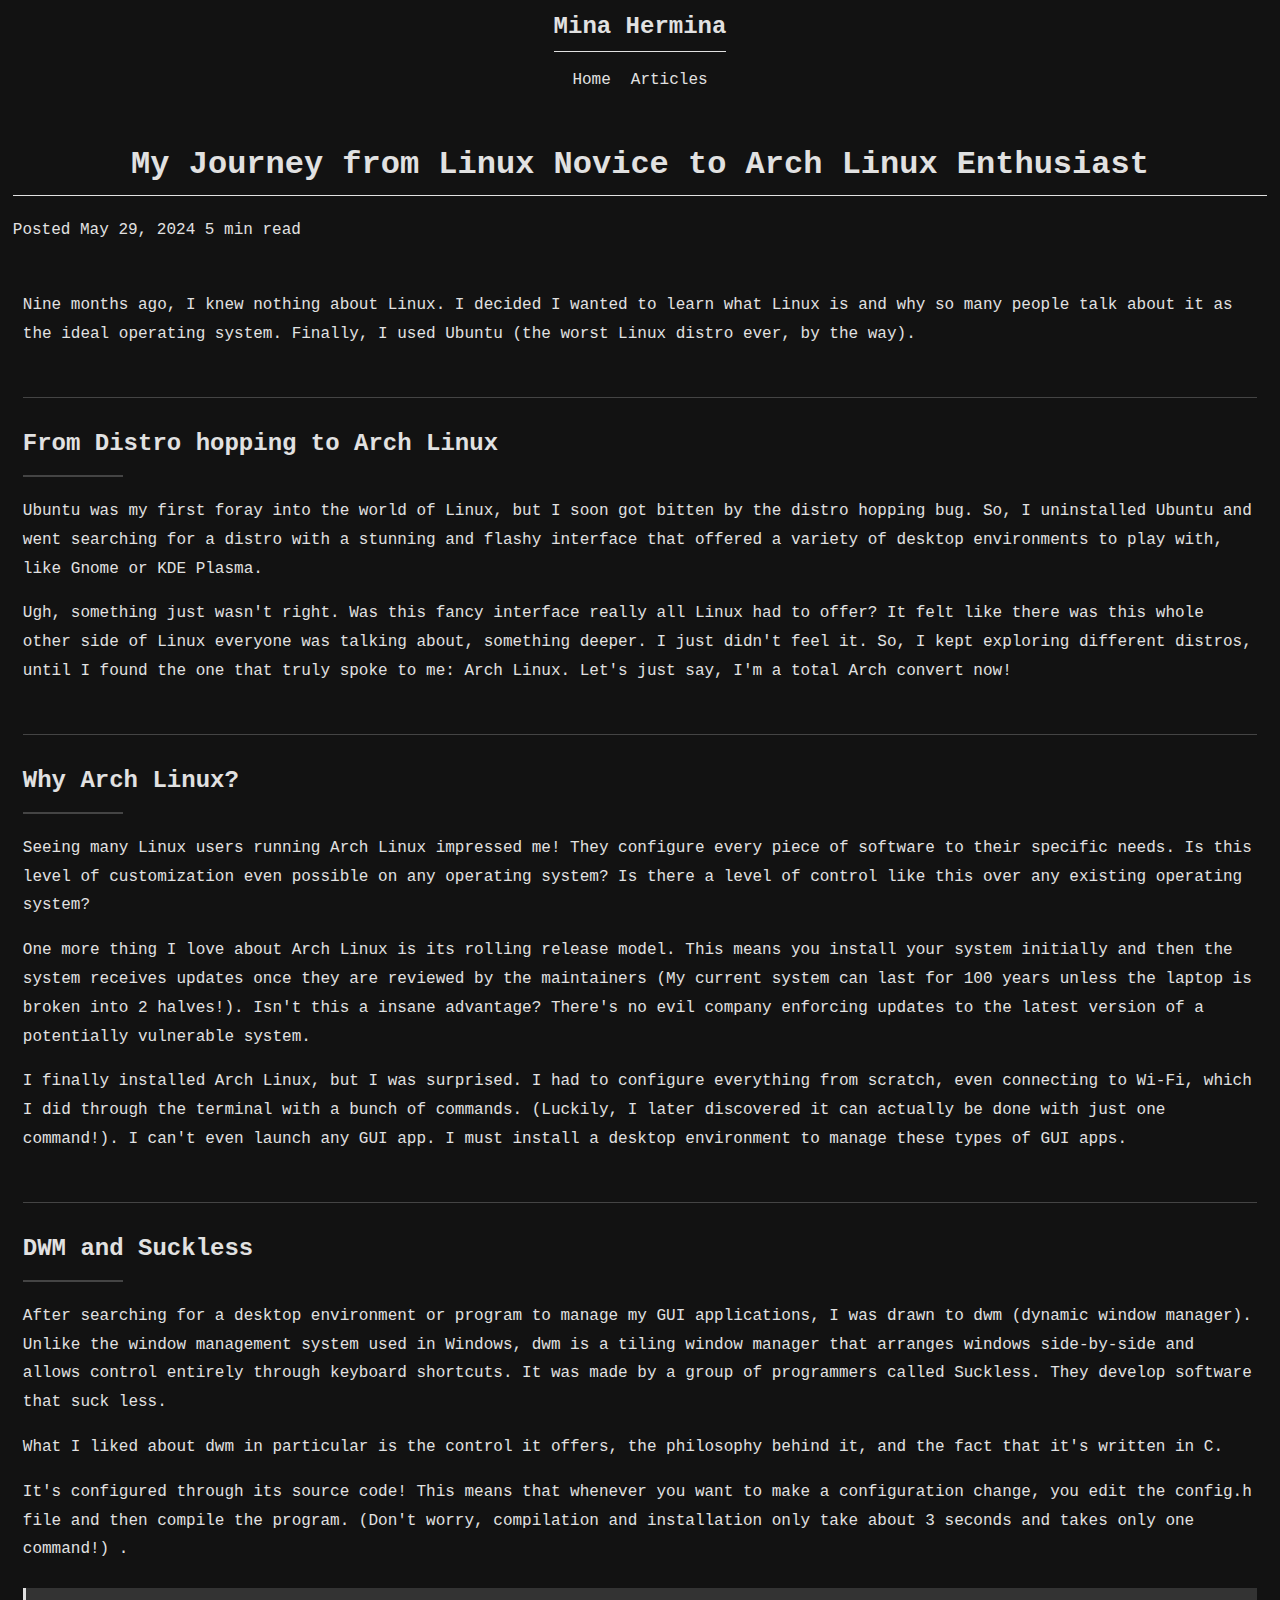
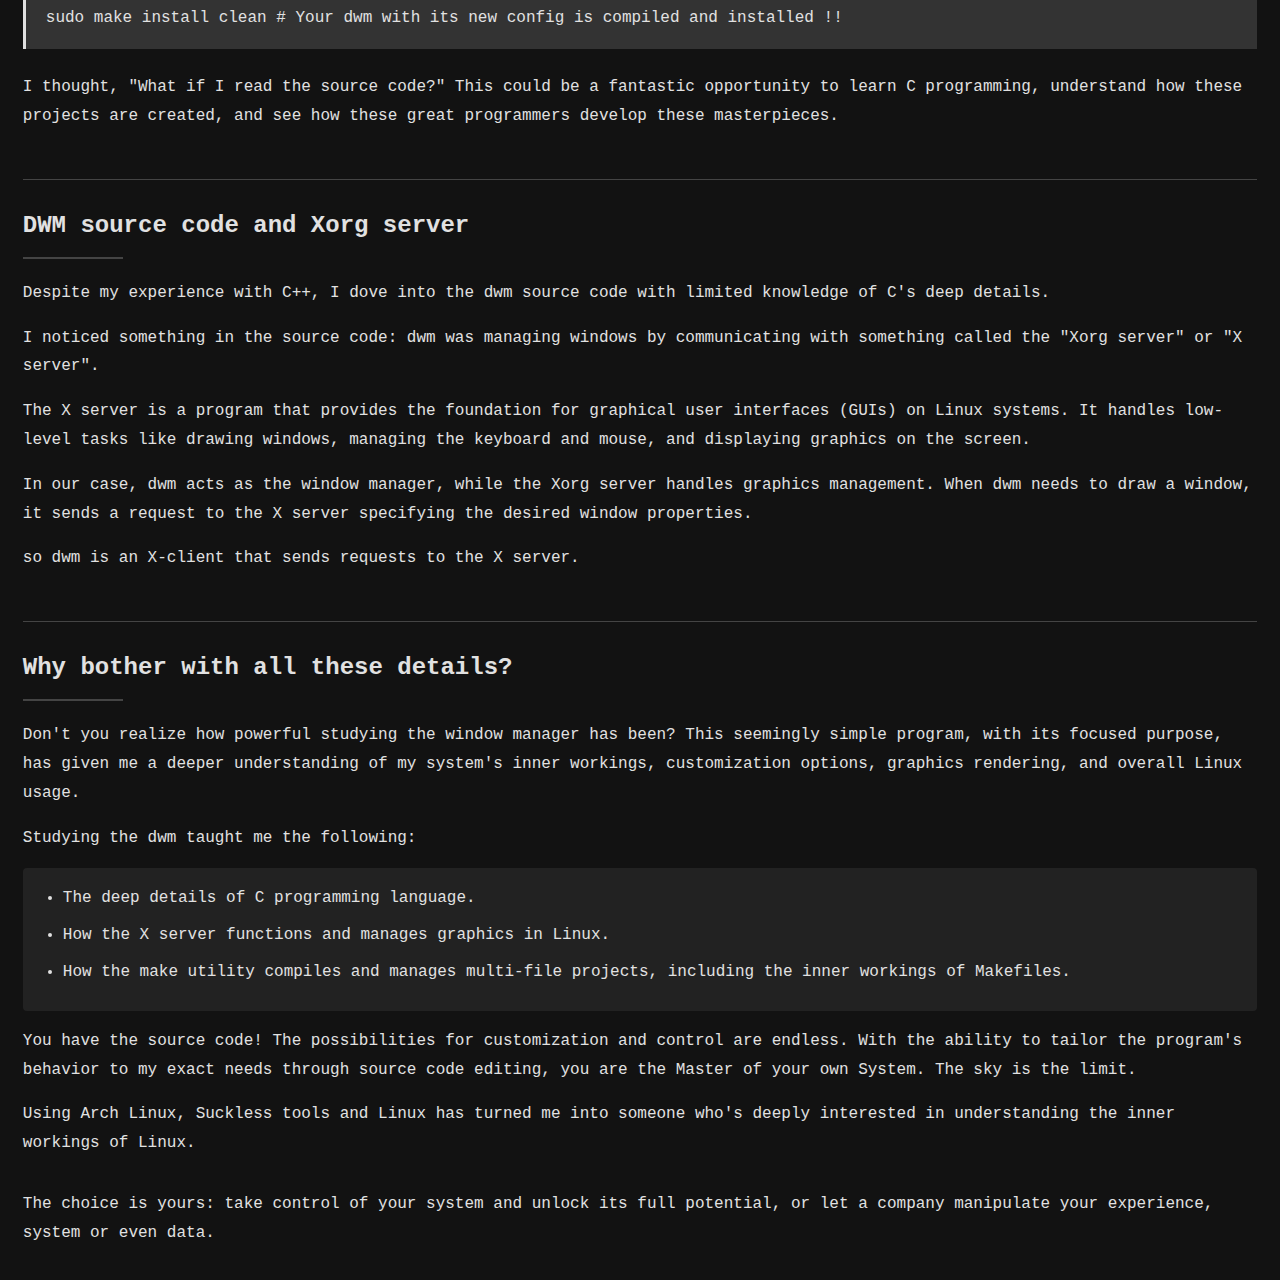
==== article1.html @ e62e1d0a "Edit article1.html" ====
<!DOCTYPE html>
<html lang="en">
    <head>
        <meta charset="UTF-8">
        <meta name="viewport" content="width=device-width, initial-scale=1.0">
        <title>My Journey from Linux Novice to Arch Linux Enthusiast - My Tech Blog</title>
        <link rel="stylesheet" href="style.css">
        <style>
        article h2 {
            margin-top: 2rem;
            padding-top: 1.5rem;
            border-top: 1px solid #444;
        }

        article section {
            margin-bottom: 2rem;
        }

        .code-block {
            background-color: #333;
            padding: 1rem;
            border-left: 3px solid #E0E0E0;
            margin: 1.5rem 0;
        }

        .intro{
            margin: 3rem 0px 0px 0px;
        }

        article ul {
            background-color: #222;
            padding: 1rem 1rem 1rem 2.5rem;
            border-radius: 4px;
        }
        article h2 {
            margin-top: 2em;
            border-bottom: none;
            position: relative;
            padding-bottom: 0.5em;
        }

        article h2::after {
            content: "";
            position: absolute;
            bottom: 0;
            left: 0;
            width: 100px;
            height: 2px;
            background-color: #444;
        }
        section {
            padding: 0px 10px  0px 10px;
            line-height: 1.8;  /* Increases line height for better readability */


        }
        </style>
    </head>
    <body>

        <nav class="top-nav">
            <h1 id="name">Mina Hermina</h1>
            <ul>
                <li><a href="index.html">Home</a></li>
                <li><a href="articles.html">Articles</a></li>
            </ul>
        </nav>

        <div class="main-content">
            <div class="container">
                <header>
                    <h1 style="text-align: center;">My Journey from Linux Novice to Arch Linux Enthusiast</h1>
                    <div class="meta">
                        <span class="date">Posted May 29, 2024</span>
                        <span class="read-time">5 min read</span>
                    </div>
                </header>

                <main>
                    <article>
                        <section class="intro">
                            <p>Nine months ago, I knew nothing about Linux. I decided I wanted to learn what Linux is and why so many people talk about it as the ideal operating system. Finally, I used Ubuntu (the worst Linux distro ever, by the way).</p>
                        </section>

                        <section>
                            <h2>From Distro hopping to Arch Linux</h2>
                            <p>Ubuntu was my first foray into the world of Linux, but I soon got bitten by the distro hopping bug. So, I uninstalled Ubuntu and went searching for a distro with a stunning and flashy interface that offered a variety of desktop environments to play with, like Gnome or KDE Plasma.</p>

                            <p>Ugh, something just wasn't right. Was this fancy interface really all Linux had to offer? It felt like there was this whole other side of Linux everyone was talking about, something deeper. I just didn't feel it. So, I kept exploring different distros, until I found the one that truly spoke to me: Arch Linux. Let's just say, I'm a total Arch convert now!</p>
                        </section>

                        <section>
                            <h2>Why Arch Linux?</h2>
                            <p>Seeing many Linux users running Arch Linux impressed me! They configure every piece of software to their specific needs. Is this level of customization even possible on any operating system? Is there a level of control like this over any existing operating system?</p>

                            <p>One more thing I love about Arch Linux is its rolling release model. This means you install your system initially and then the system receives updates once they are reviewed by the maintainers (My current system can last for 100 years unless the laptop is broken into 2 halves!). Isn't this a insane advantage? There's no evil company enforcing updates to the latest version of a potentially vulnerable system.</p>

                            <p>I finally installed Arch Linux, but I was surprised. I had to configure everything from scratch, even connecting to Wi-Fi, which I did through the terminal with a bunch of commands. (Luckily, I later discovered it can actually be done with just one command!). I can't even launch any GUI app. I must install a desktop environment to manage these types of GUI apps.</p>
                        </section>

                        <section>
                            <h2>DWM and Suckless</h2>
                            <p>After searching for a desktop environment or program to manage my GUI applications, I was drawn to dwm (dynamic window manager). Unlike the window management system used in Windows, dwm is a tiling window manager that arranges windows side-by-side and allows control entirely through keyboard shortcuts. It was made by a group of programmers called Suckless. They develop software that suck less.</p>

                            <p>What I liked about dwm in particular is the control it offers, the philosophy behind it, and the fact that it's written in C.</p>

                            <p>It's configured through its source code! This means that whenever you want to make a configuration change, you edit the config.h file and then compile the program. (Don't worry, compilation and installation only take about 3 seconds and takes only one command!) .</p>

                            <div class="code-block">
                                <code>sudo make install clean  # Your dwm with its new config is compiled and installed !!</code>
                            </div>

                            <p>I thought, "What if I read the source code?" This could be a fantastic opportunity to learn C programming, understand how these projects are created, and see how these great programmers develop these masterpieces.</p>
                        </section>

                        <section>
                            <h2>DWM source code and Xorg server</h2>
                            <p>Despite my experience with C++, I dove into the dwm source code with limited knowledge of C's deep details.</p>

                            <p>I noticed something in the source code: dwm was managing windows by communicating with something called the "Xorg server" or "X server".</p>

                            <p>The X server is a program that provides the foundation for graphical user interfaces (GUIs) on Linux systems. It handles low-level tasks like drawing windows, managing the keyboard and mouse, and displaying graphics on the screen.</p>

                            <p>In our case, dwm acts as the window manager, while the Xorg server handles graphics management. When dwm needs to draw a window, it sends a request to the X server specifying the desired window properties.</p>

                            <p>so dwm is an X-client that sends requests to the X server.</p>
                        </section>

                        <section>
                            <h2>Why bother with all these details?</h2>
                            <p>Don't you realize how powerful studying the window manager has been? This seemingly simple program, with its focused purpose, has given me a deeper understanding of my system's inner workings, customization options, graphics rendering, and overall Linux usage.</p>

                            <p>Studying the dwm taught me the following:</p>
                            <ul>
                                <li>The deep details of C programming language.</li>
                                <li>How the X server functions and manages graphics in Linux.</li>
                                <li>How the make utility compiles and manages multi-file projects, including the inner workings of Makefiles.</li>
                            </ul>

                            <p>You have the source code! The possibilities for customization and control are endless. With the ability to tailor the program's behavior to my exact needs through source code editing, you are the Master of your own System. The sky is the limit.</p>

                            <p>Using Arch Linux, Suckless tools and Linux has turned me into someone who's deeply interested in understanding the inner workings of Linux.</p>
                        </section>

                        <section class="conclusion">
                            <p>The choice is yours: take control of your system and unlock its full potential, or let a company manipulate your experience, system or even data.</p>
                        </section>
                    </article>
                </main>
            </div>
        </div>
    </body>
</html>
---- style.css ----
:root {
  --main-text-color: #E1E1E1;
}

body {
    font-family: "Consolas", "Menlo", monospace;
    line-height: 1.6;
    /* margin: 2em 1em; */
    background-color: #121212;
    color: var(--main-text-color);
}


.top-nav {
    display: flex;
    justify-content: center;
    align-items: center;
    flex-direction: column;
}
.main-content {
    margin: 0em 0.3em;

}

#name {
    font-size: 1.5rem;
    font-weight: italic;
    margin: 0;
    color: var(--main-text-color);
}

h1 {
    border-bottom: 1px solid var(--main-text-color);
    padding-bottom: 0.3rem;
    /* margin: 2rem 0 1rem; */
}

h2 {
    /* margin: 1.5rem 0 0.8rem; */
}

h3 {
    margin: 1.2rem 0 0.6rem;
    font-weight: normal;
}

ul {
    padding-left: 1.5rem;
}

li {
    margin-bottom: 0.5rem;
}

code {
    background-color: #333;
    padding: 2px 4px;
    font-family: inherit;
    color: var(--main-text-color);
}

pre {
    background-color: #333;
    padding: 1rem;
    overflow-x: auto;
    margin: 1rem 0;
    color: var(--main-text-color);
}

.top-nav ul {
    list-style: none;
    padding: 0;
    margin: 1rem 0;
    display: flex;
    gap: 20px;
    justify-content: center;
}

.top-nav a {
    color: var(--main-text-color);
    text-decoration: none;
}

.top-nav a:hover {
    text-decoration: underline;
}

.article-summary {
    padding-bottom: 1em;
    border-bottom: 1px solid #fff;
}

@media (max-width: 768px) {
    body {
        padding: 10px;
    }

    .top-nav ul {
        gap: 15px;
    }
}
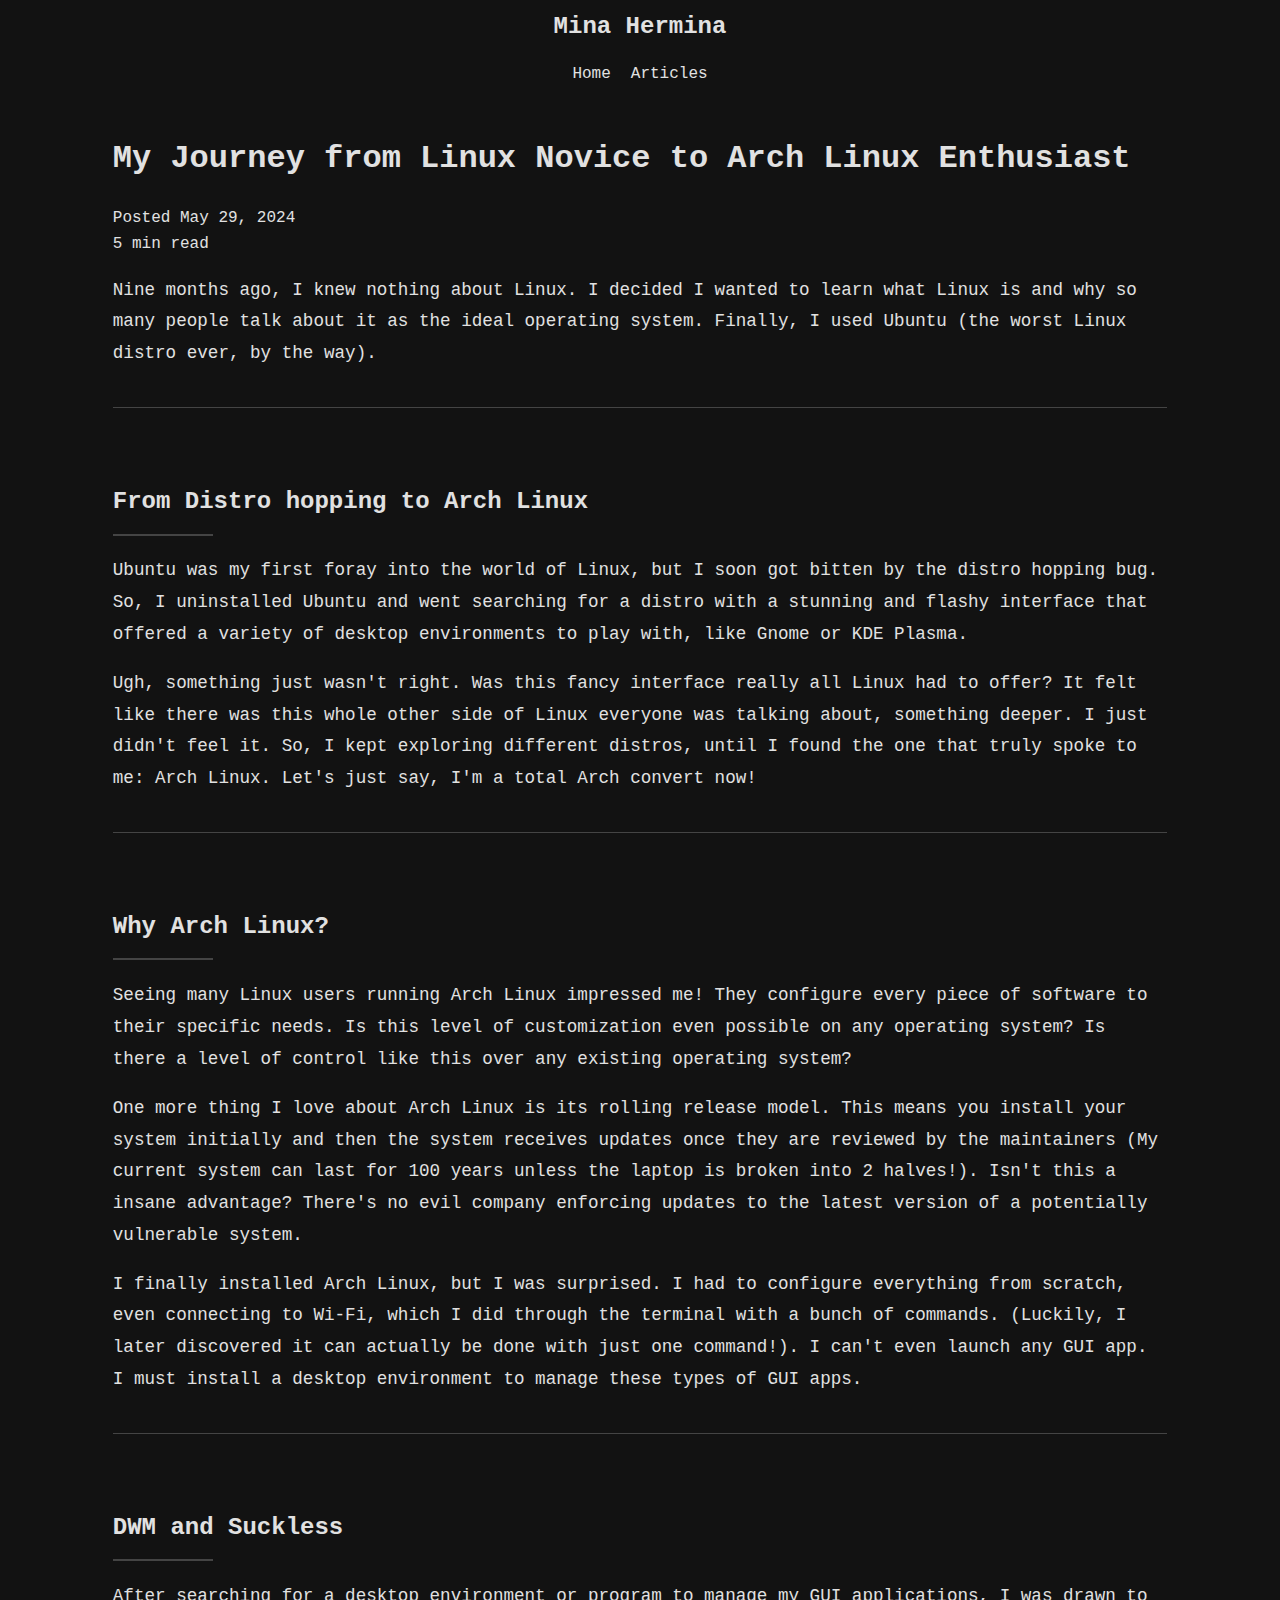
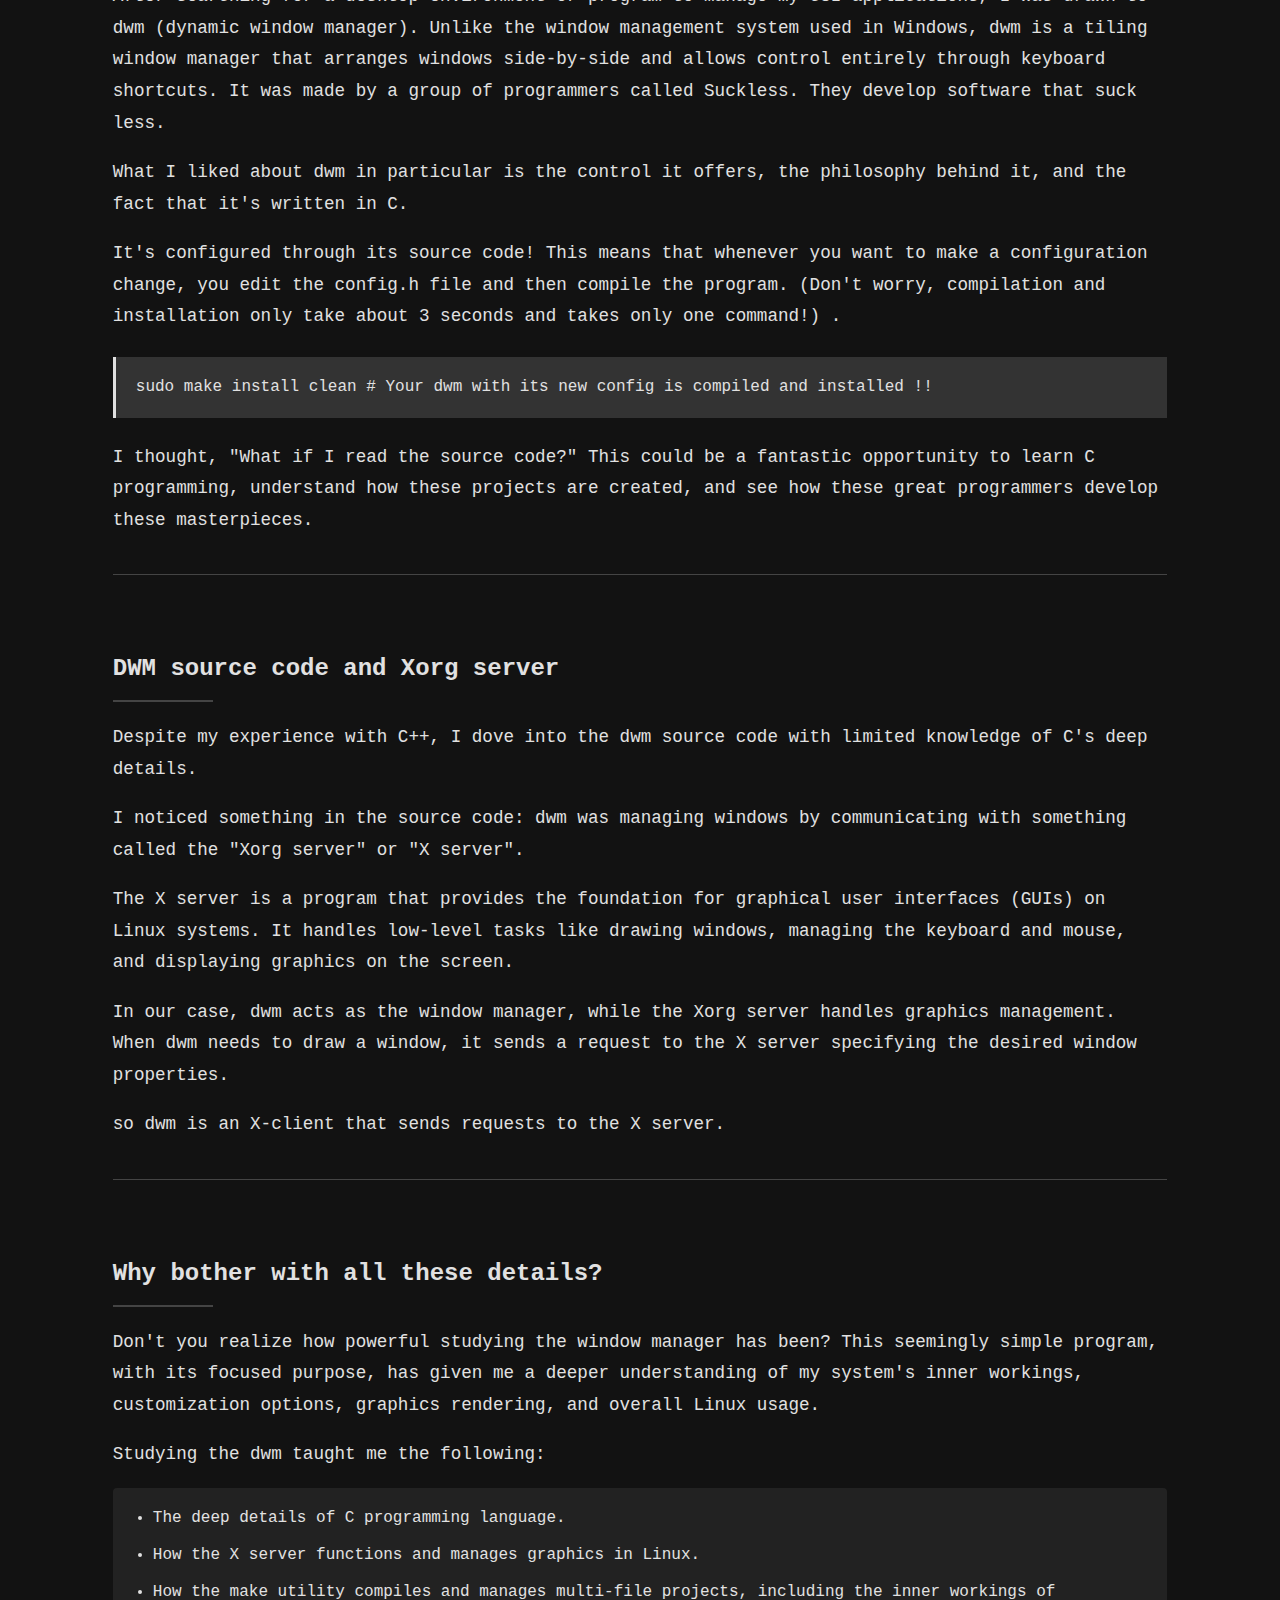
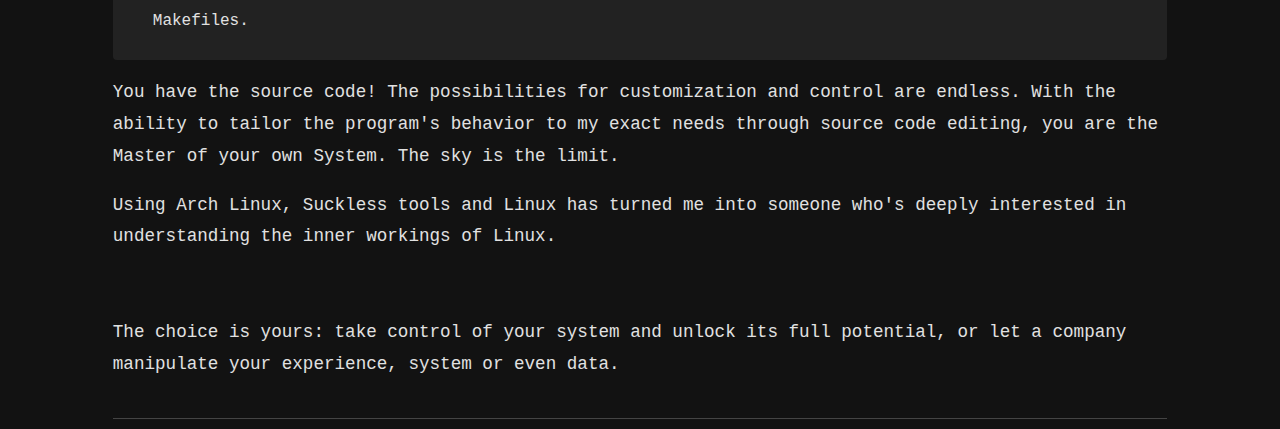
==== commit 5678a745: "Update the css" ====
--- a/article1.html
+++ b/article1.html
@@ -6,54 +6,53 @@
         <title>My Journey from Linux Novice to Arch Linux Enthusiast - My Tech Blog</title>
         <link rel="stylesheet" href="style.css">
         <style>
-        article h2 {
-            margin-top: 2rem;
-            padding-top: 1.5rem;
-            border-top: 1px solid #444;
-        }
 
-        article section {
-            margin-bottom: 2rem;
-        }
+            article ul {
+                background-color: #222;
+                padding: 1rem 1rem 1rem 2.5rem;
+                border-radius: 4px;
+            }
 
-        .code-block {
-            background-color: #333;
-            padding: 1rem;
-            border-left: 3px solid #E0E0E0;
-            margin: 1.5rem 0;
-        }
+            article h2 {
+                margin-top: 2em;
+                border-bottom: none;
+                position: relative;
+                padding-bottom: 0.5em;
+            }
 
-        .intro{
-            margin: 3rem 0px 0px 0px;
-        }
+            article h2::after {
+                content: "";
+                position: absolute;
+                bottom: 0;
+                left: 0;
+                width: 100px;
+                height: 2px;
+                background-color: #444;
+            }
 
-        article ul {
-            background-color: #222;
-            padding: 1rem 1rem 1rem 2.5rem;
-            border-radius: 4px;
-        }
-        article h2 {
-            margin-top: 2em;
-            border-bottom: none;
-            position: relative;
-            padding-bottom: 0.5em;
-        }
+            article h2 {
+                padding-top: 1.5rem;
+            }
 
-        article h2::after {
-            content: "";
-            position: absolute;
-            bottom: 0;
-            left: 0;
-            width: 100px;
-            height: 2px;
-            background-color: #444;
-        }
-        section {
-            padding: 0px 10px  0px 10px;
-            line-height: 1.8;  /* Increases line height for better readability */
+            article h1 {
+                /* margin-top: 1rem; */
+                padding-top: 1.5rem;
+                font-size: 1.8rem;
+            }
 
+            article section {
+                line-height: 1.8;
+                border-bottom: 1px solid #444;
+                padding: 0 0 20px 0;
+            }
 
-        }
+            .code-block {
+                background-color: #333;
+                padding: 1rem;
+                border-left: 3px solid #E0E0E0;
+                margin: 1.5rem 0;
+            }
+
         </style>
     </head>
     <body>
@@ -69,9 +68,9 @@
         <div class="main-content">
             <div class="container">
                 <header>
-                    <h1 style="text-align: center;">My Journey from Linux Novice to Arch Linux Enthusiast</h1>
+                    <h1 style="text-align: left;">My Journey from Linux Novice to Arch Linux Enthusiast</h1>
+                    <span class="date">Posted May 29, 2024</span>
                     <div class="meta">
-                        <span class="date">Posted May 29, 2024</span>
                         <span class="read-time">5 min read</span>
                     </div>
                 </header>
@@ -140,11 +139,10 @@
                             <p>You have the source code! The possibilities for customization and control are endless. With the ability to tailor the program's behavior to my exact needs through source code editing, you are the Master of your own System. The sky is the limit.</p>
 
                             <p>Using Arch Linux, Suckless tools and Linux has turned me into someone who's deeply interested in understanding the inner workings of Linux.</p>
+                            <br>
+                            <p>The choice is yours: take control of your system and unlock its full potential, or let a company manipulate your experience, system or even data.</p>
                         </section>
 
-                        <section class="conclusion">
-                            <p>The choice is yours: take control of your system and unlock its full potential, or let a company manipulate your experience, system or even data.</p>
-                        </section>
                     </article>
                 </main>
             </div>
--- a/style.css
+++ b/style.css
@@ -2,10 +2,26 @@
   --main-text-color: #E1E1E1;
 }
 
-body {
-    font-family: "Consolas", "Menlo", monospace;
+* {
+  font-family: inherit;
+}
+
+.bot-border {
+    border-bottom: 1px solid #444;
+    padding: 0px 0px 5px 0px;
+}
+
+.container{
+    margin: 10px 100px  10px 100px;
+}
+
+p {
+    font-size: 1.1rem;
+}
+
+body, html {
+    font-family: 'IBM Plex Mono', Consolas, monospace !important;
     line-height: 1.6;
-    /* margin: 2em 1em; */
     background-color: #121212;
     color: var(--main-text-color);
 }
@@ -30,8 +46,8 @@
 }
 
 h1 {
-    border-bottom: 1px solid var(--main-text-color);
-    padding-bottom: 0.3rem;
+    /* border-bottom: 1px solid var(--main-text-color); */
+    /* padding-bottom: 0.3rem; */
     /* margin: 2rem 0 1rem; */
 }
 
@@ -87,7 +103,7 @@
 
 .article-summary {
     padding-bottom: 1em;
-    border-bottom: 1px solid #fff;
+    border-bottom: 1px solid #444;
 }
 
 @media (max-width: 768px) {
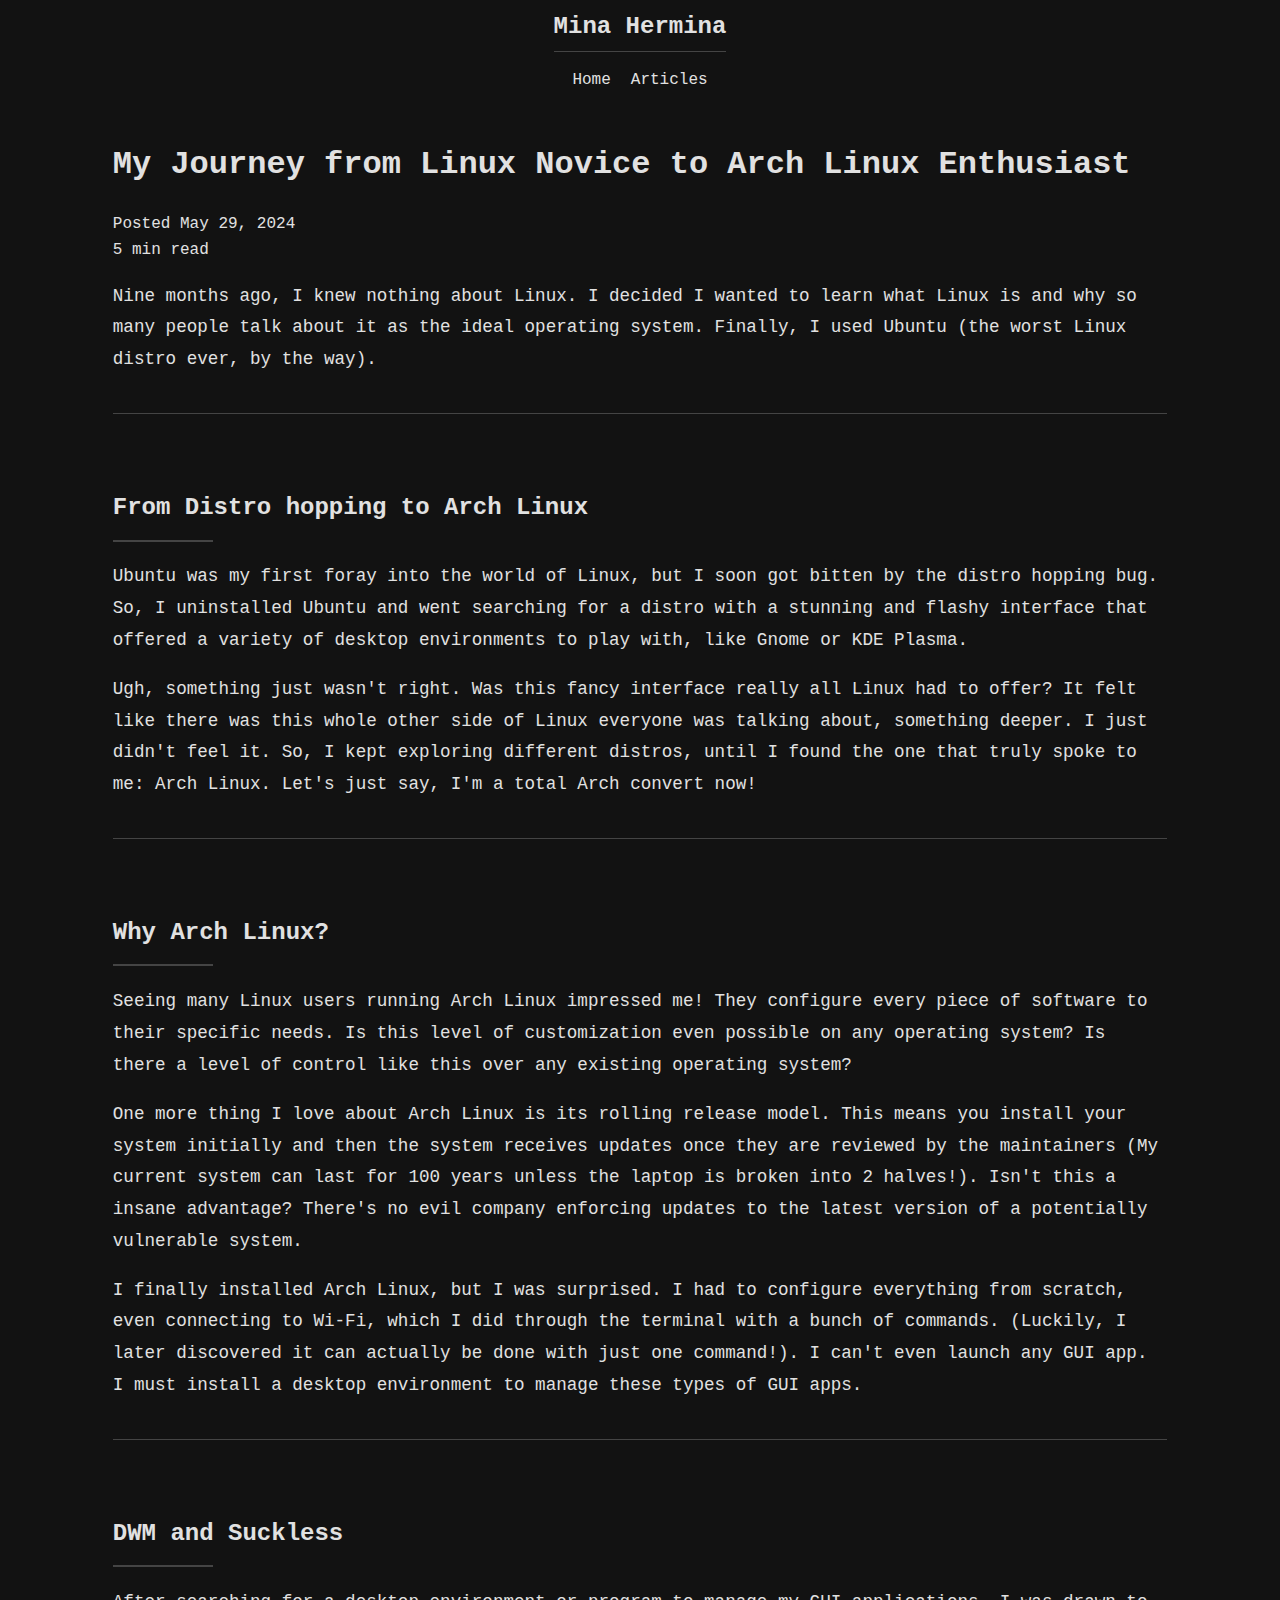
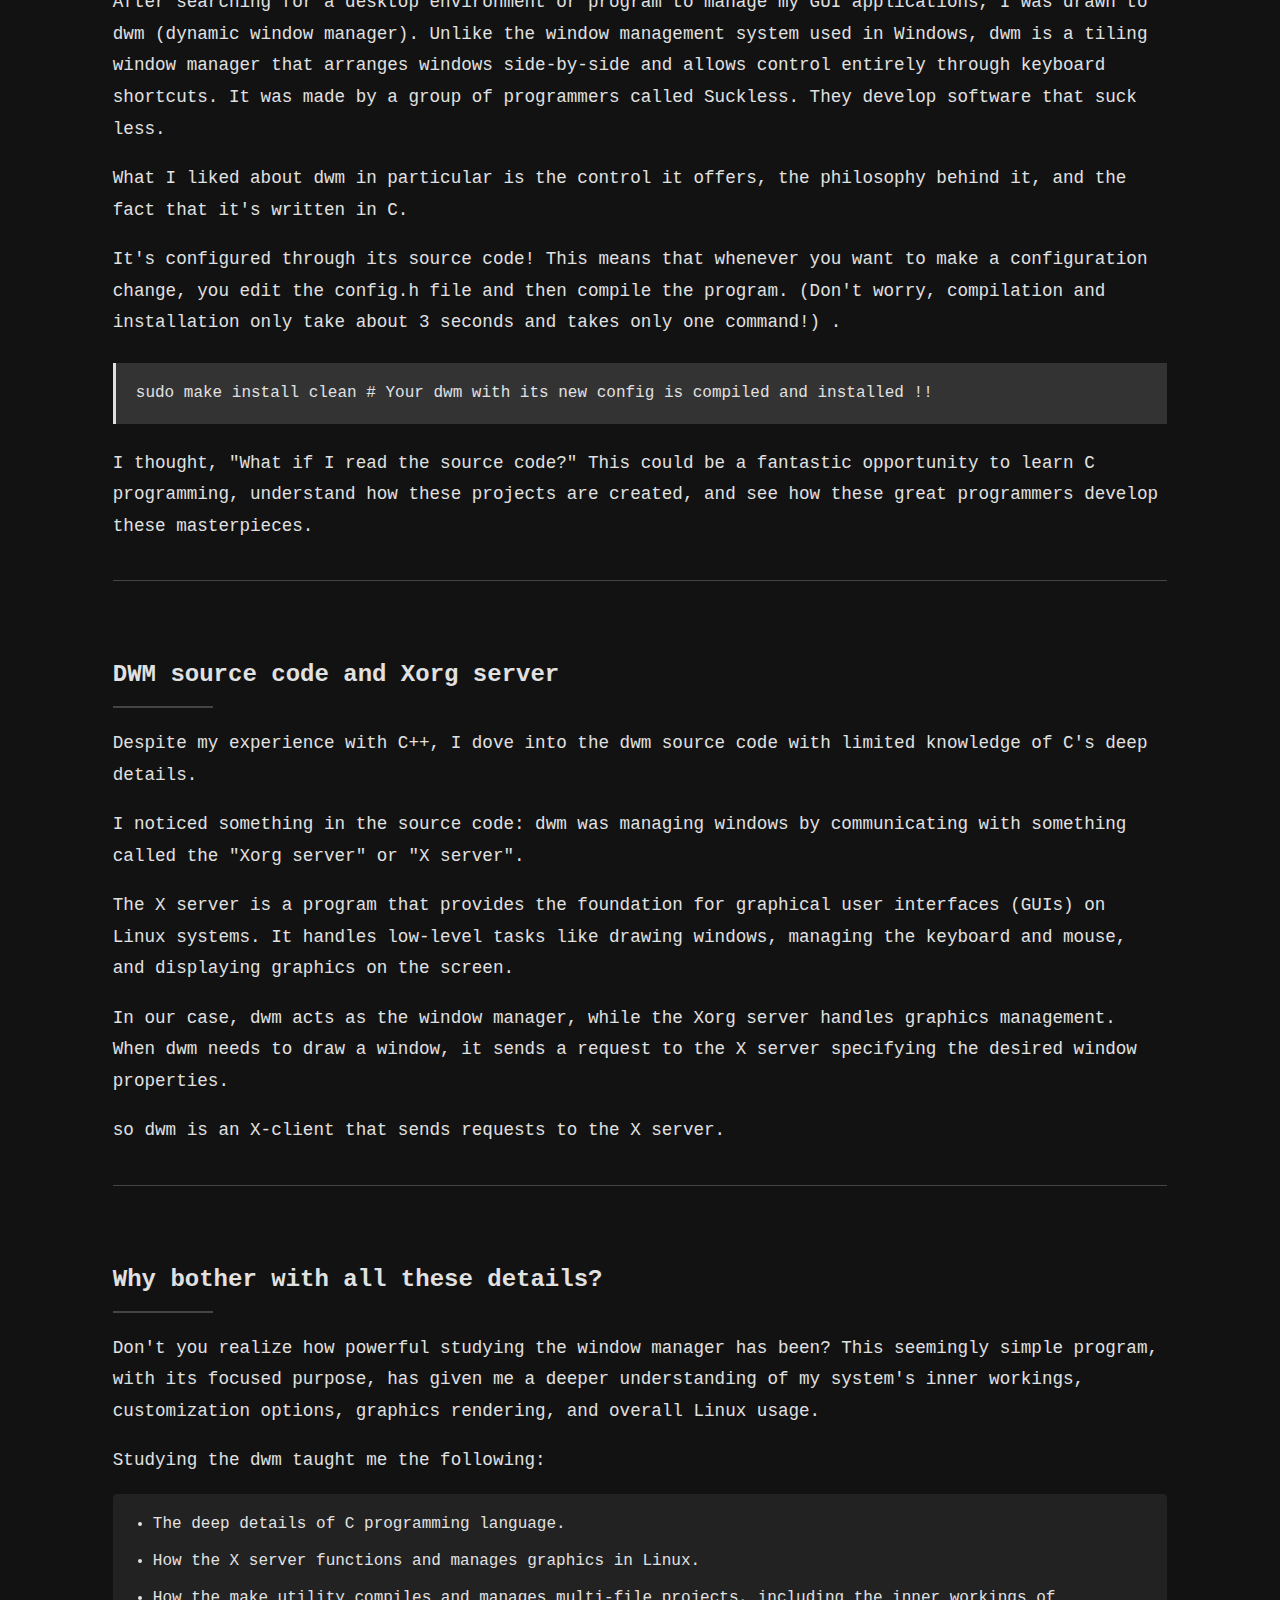
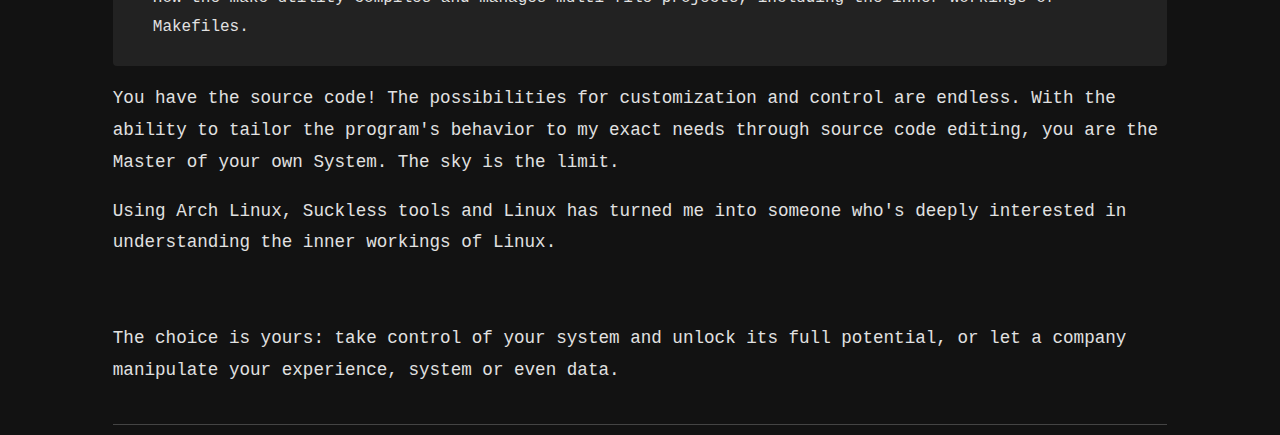
==== commit 93714515: "Update Mina Hermina header" ====
--- a/article1.html
+++ b/article1.html
@@ -58,7 +58,7 @@
     <body>
 
         <nav class="top-nav">
-            <h1 id="name">Mina Hermina</h1>
+            <h1 id="name" class="bot-border">Mina Hermina</h1>
             <ul>
                 <li><a href="index.html">Home</a></li>
                 <li><a href="articles.html">Articles</a></li>
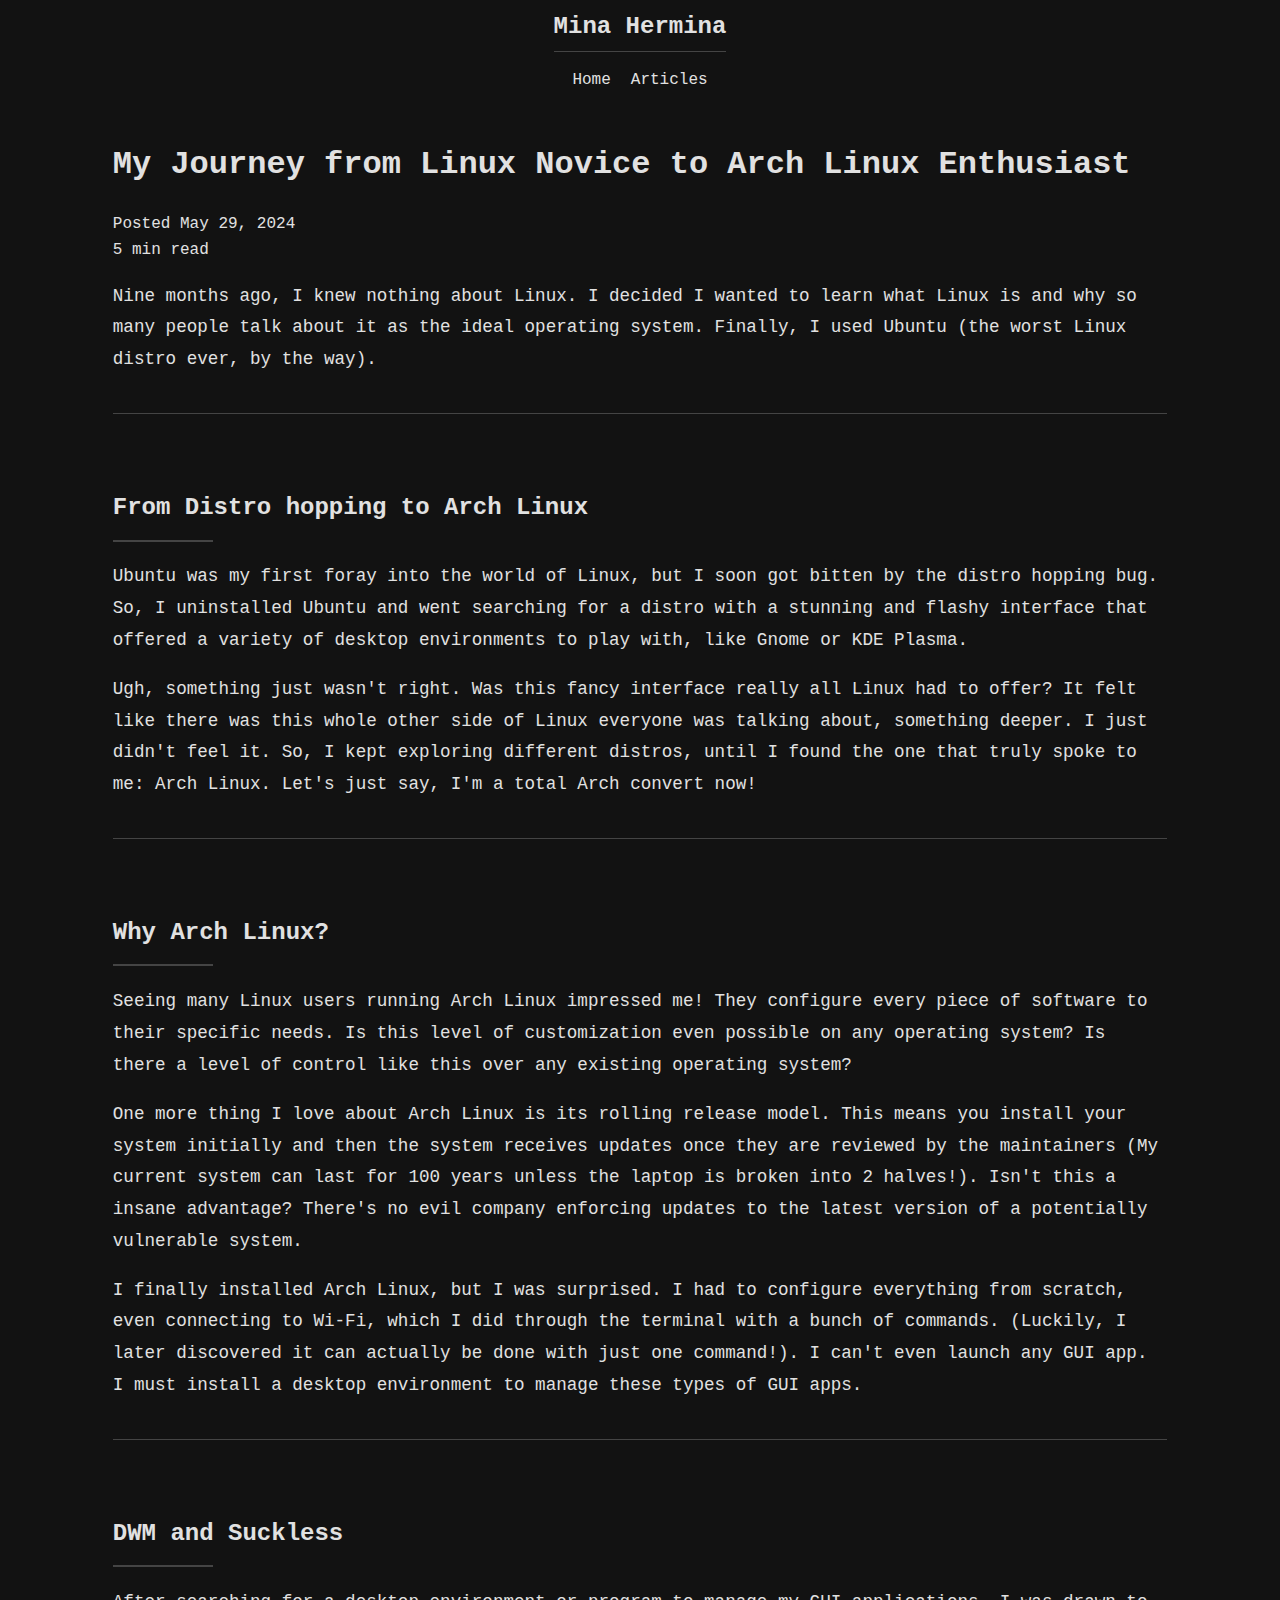
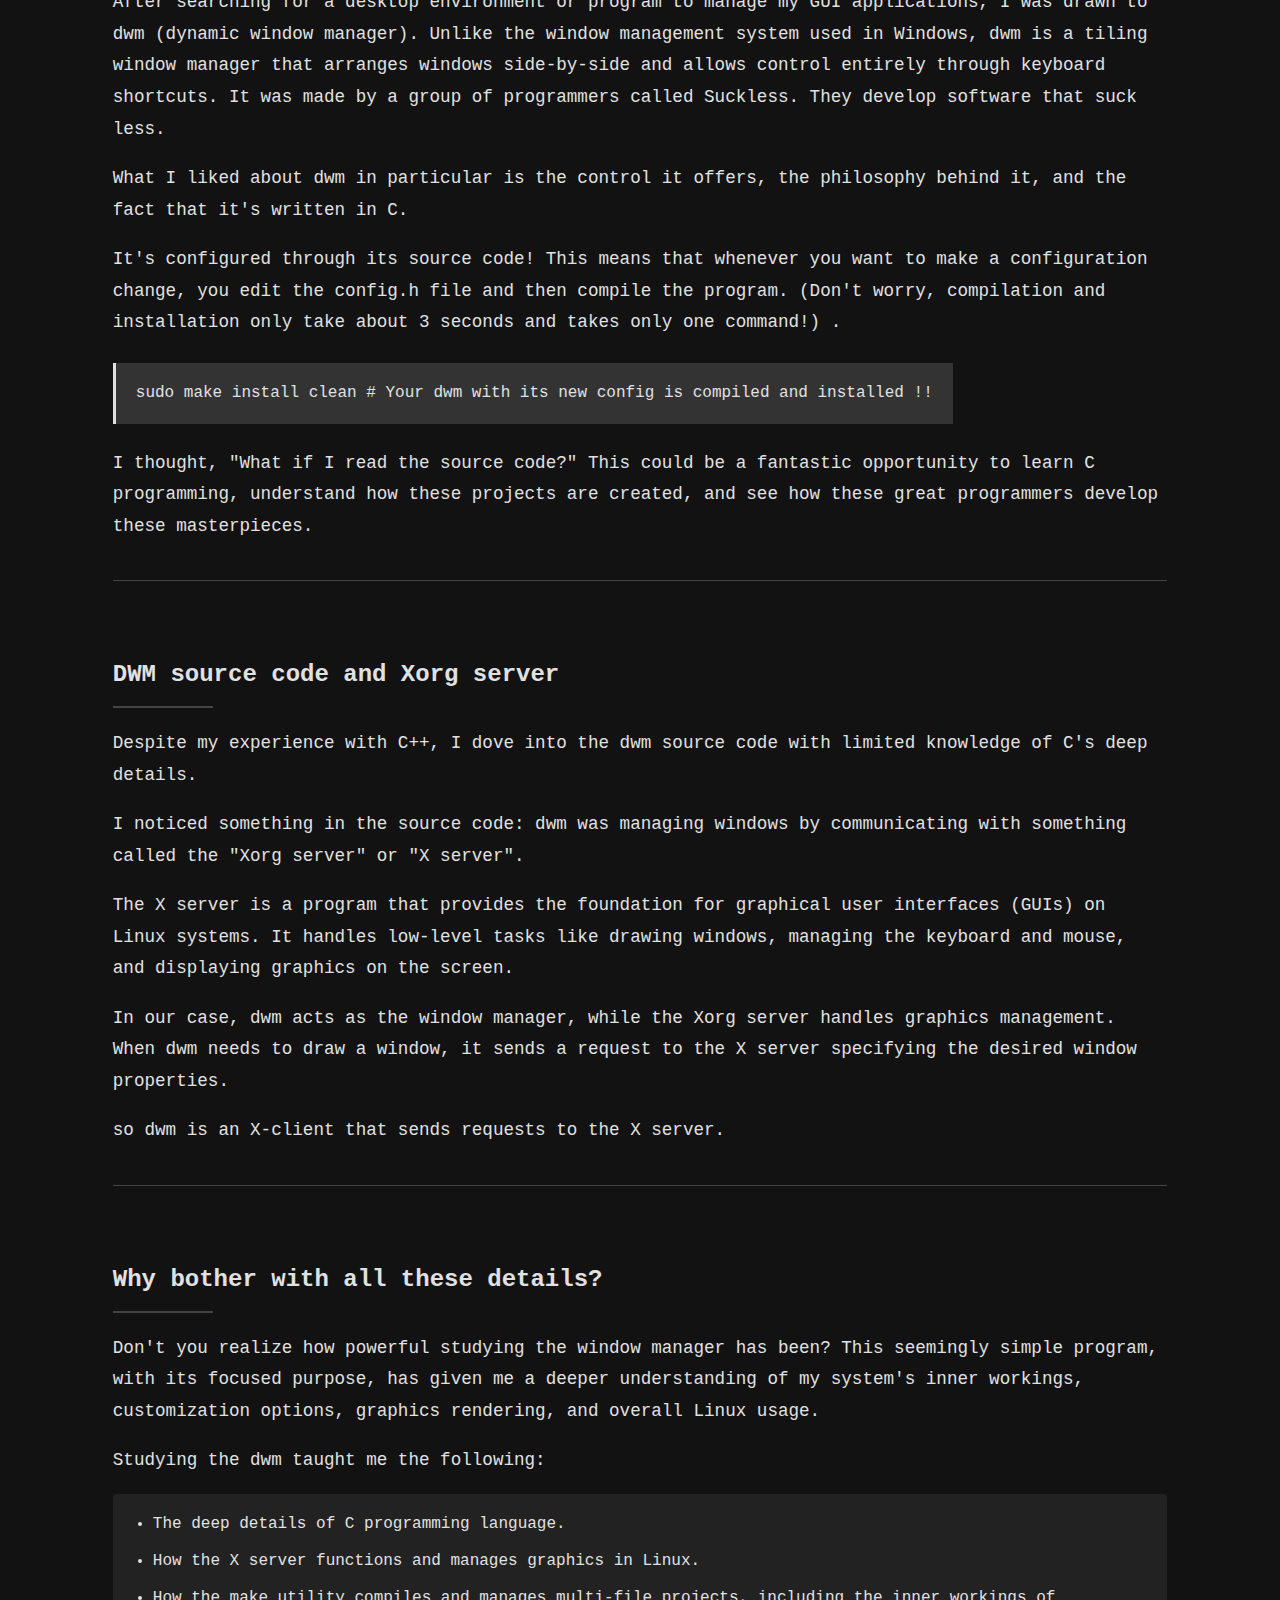
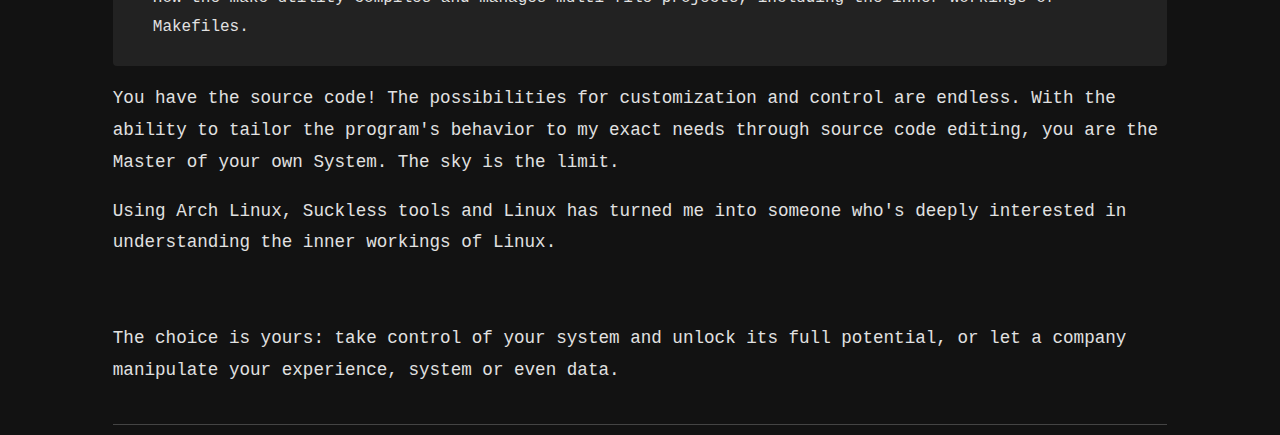
==== commit 39805b8b: "Update style.css" ====
--- a/article1.html
+++ b/article1.html
@@ -10,6 +10,7 @@
             article ul {
                 background-color: #222;
                 padding: 1rem 1rem 1rem 2.5rem;
+                width: fit-content;
                 border-radius: 4px;
             }
 
@@ -44,13 +45,6 @@
                 line-height: 1.8;
                 border-bottom: 1px solid #444;
                 padding: 0 0 20px 0;
-            }
-
-            .code-block {
-                background-color: #333;
-                padding: 1rem;
-                border-left: 3px solid #E0E0E0;
-                margin: 1.5rem 0;
             }
 
         </style>
--- a/style.css
+++ b/style.css
@@ -4,6 +4,13 @@
 
 * {
   font-family: inherit;
+}
+
+body, html {
+    font-family: 'IBM Plex Mono', Consolas, monospace !important;
+    line-height: 1.6;
+    background-color: #121212;
+    color: var(--main-text-color);
 }
 
 .bot-border {
@@ -19,13 +26,13 @@
     font-size: 1.1rem;
 }
 
-body, html {
-    font-family: 'IBM Plex Mono', Consolas, monospace !important;
-    line-height: 1.6;
-    background-color: #121212;
-    color: var(--main-text-color);
+a {
+    color: #D2B48C; /* Change this to any color you like */
 }
 
+a:hover {
+    color: #fff; /* Change this to any color you like */
+}
 
 .top-nav {
     display: flex;
@@ -33,9 +40,17 @@
     align-items: center;
     flex-direction: column;
 }
+
 .main-content {
     margin: 0em 0.3em;
+}
 
+.code-block {
+    background-color: #333;
+    padding: 1rem;
+    border-left: 3px solid #E0E0E0;
+    width: fit-content;
+    margin: 1.5rem 0;
 }
 
 #name {
@@ -43,16 +58,6 @@
     font-weight: italic;
     margin: 0;
     color: var(--main-text-color);
-}
-
-h1 {
-    /* border-bottom: 1px solid var(--main-text-color); */
-    /* padding-bottom: 0.3rem; */
-    /* margin: 2rem 0 1rem; */
-}
-
-h2 {
-    /* margin: 1.5rem 0 0.8rem; */
 }
 
 h3 {
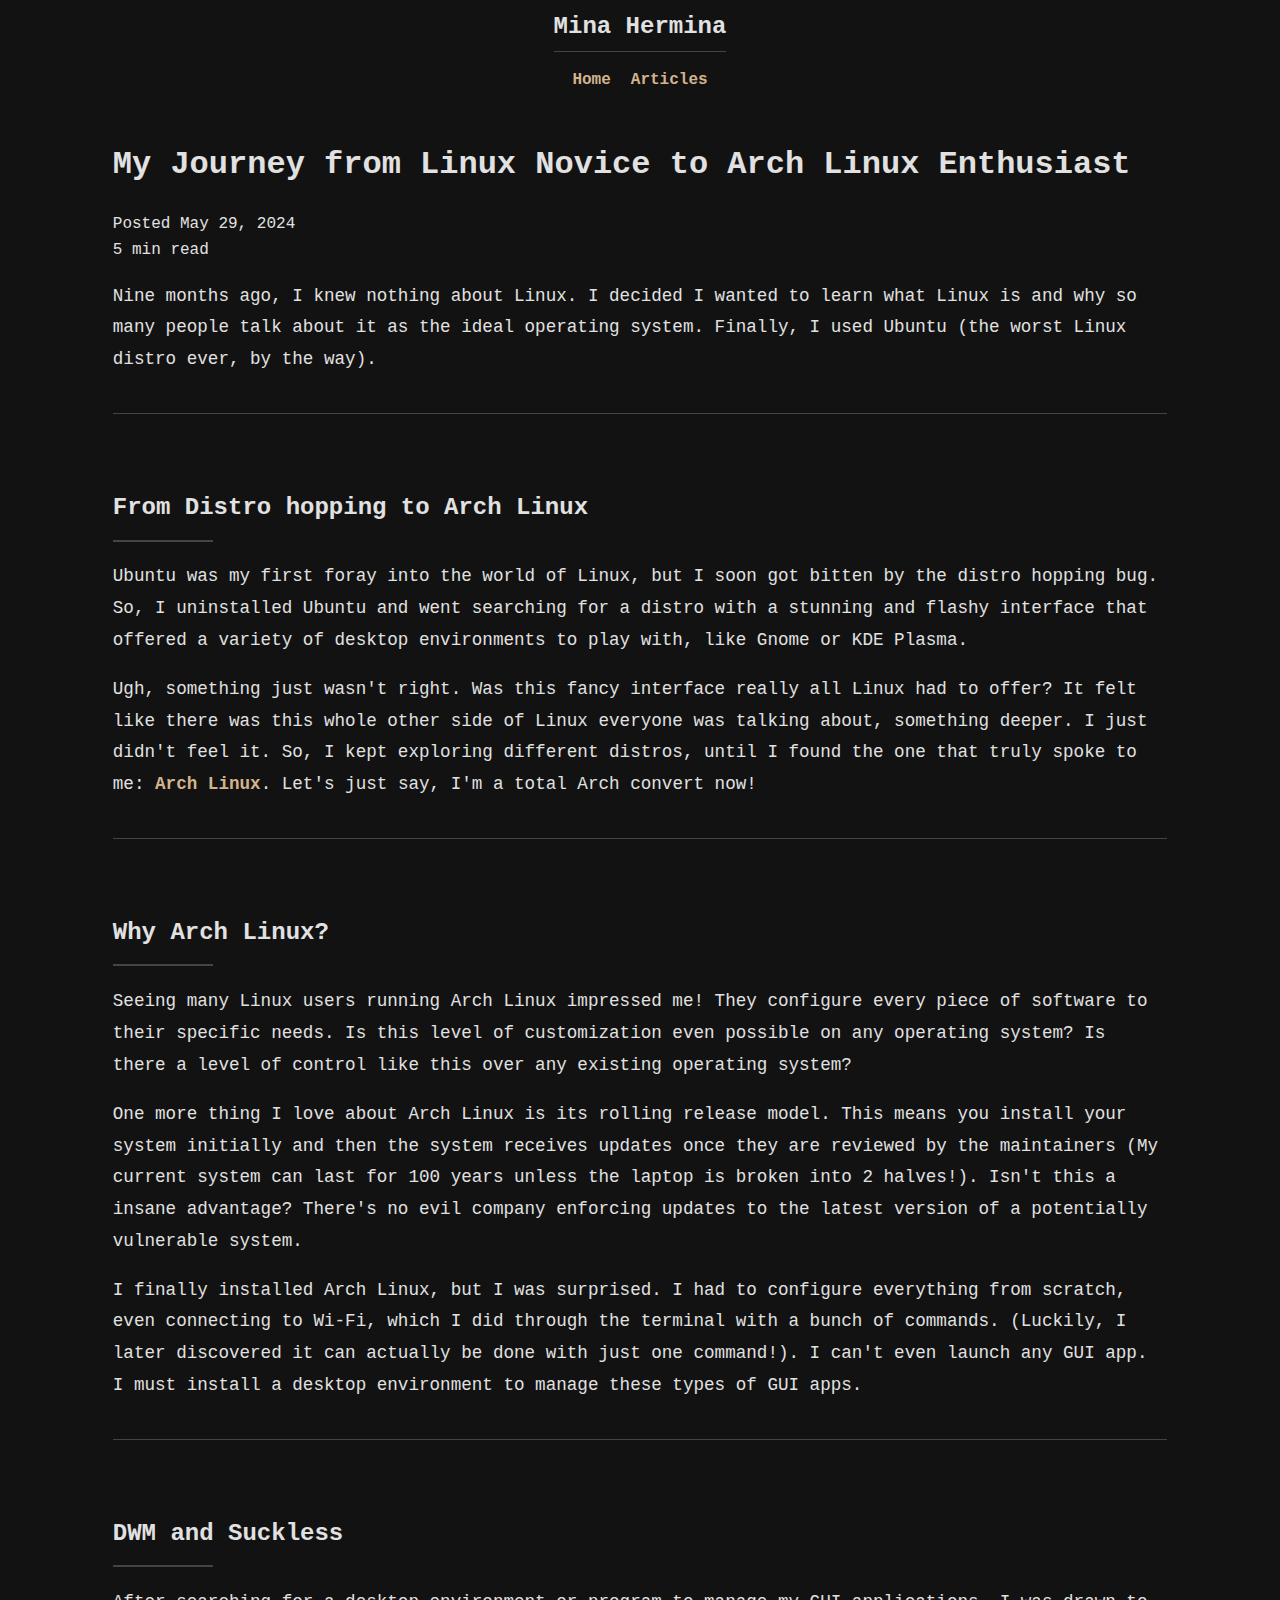
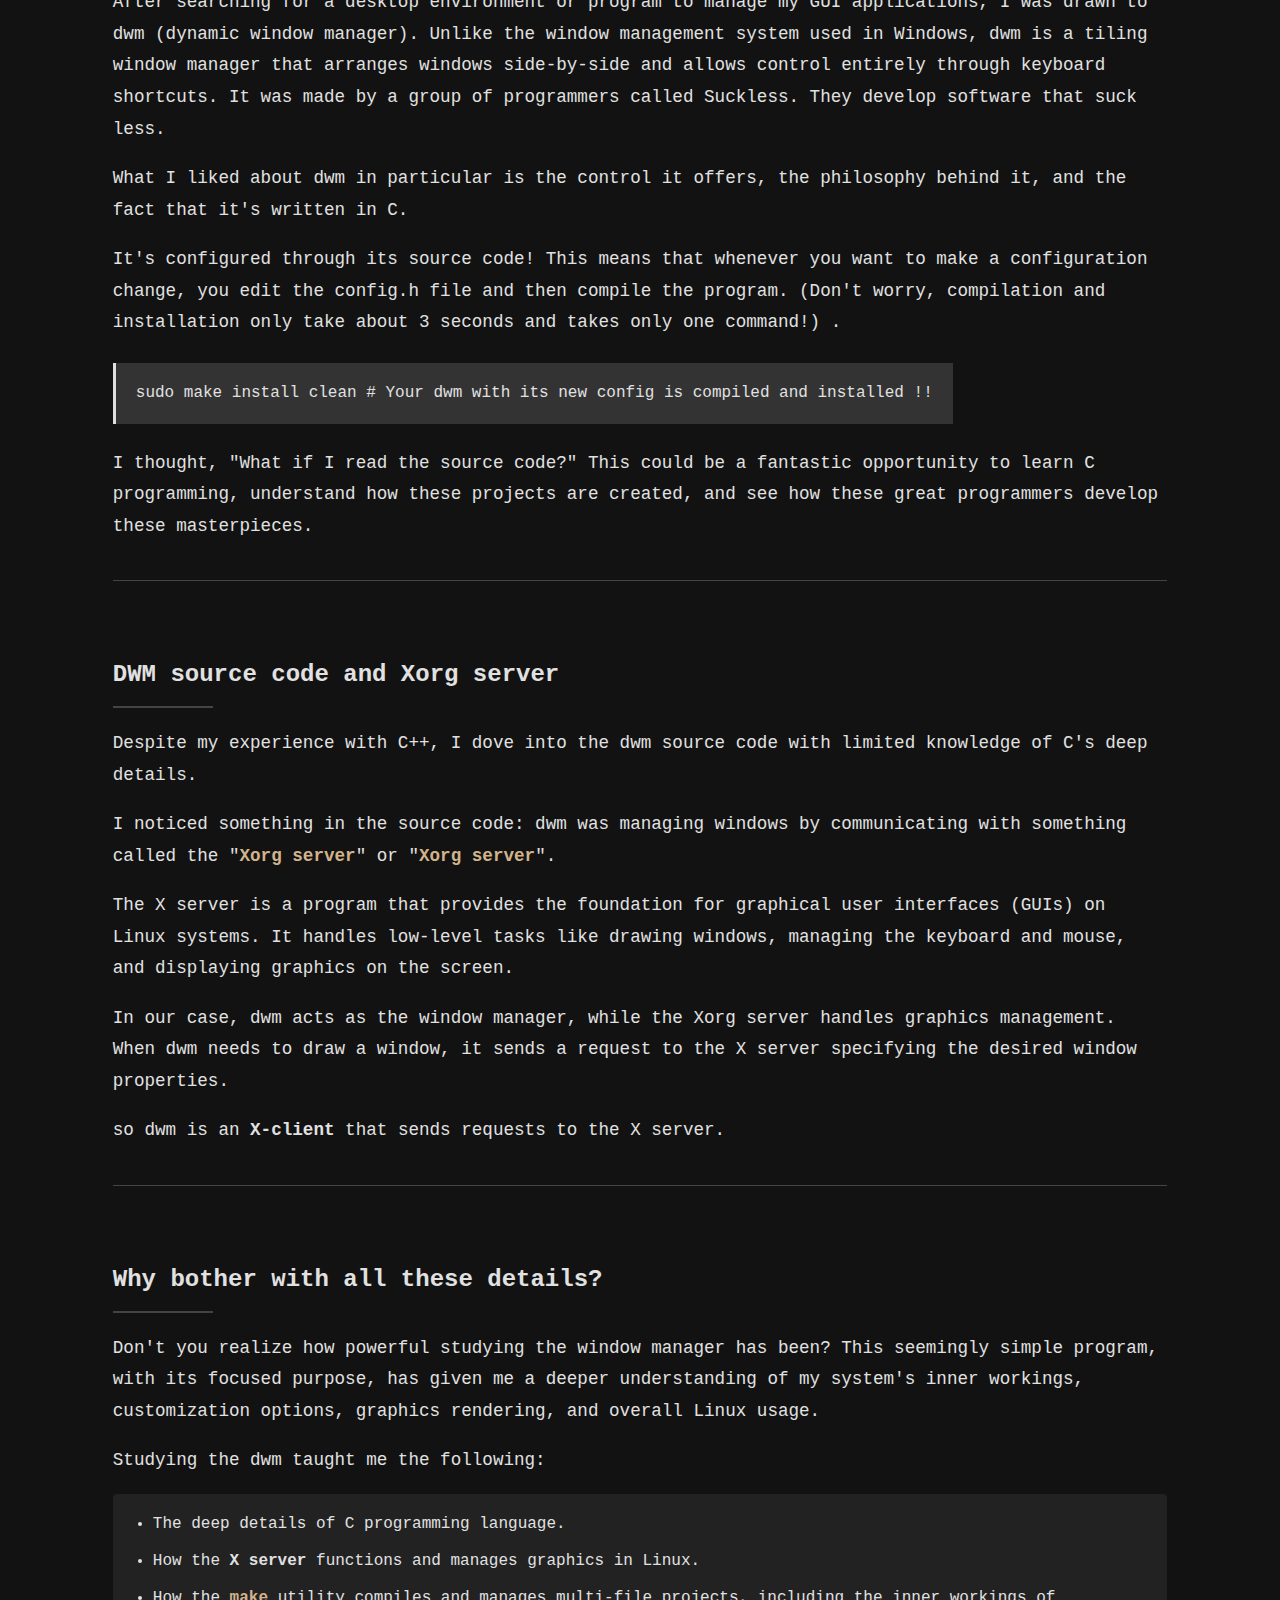
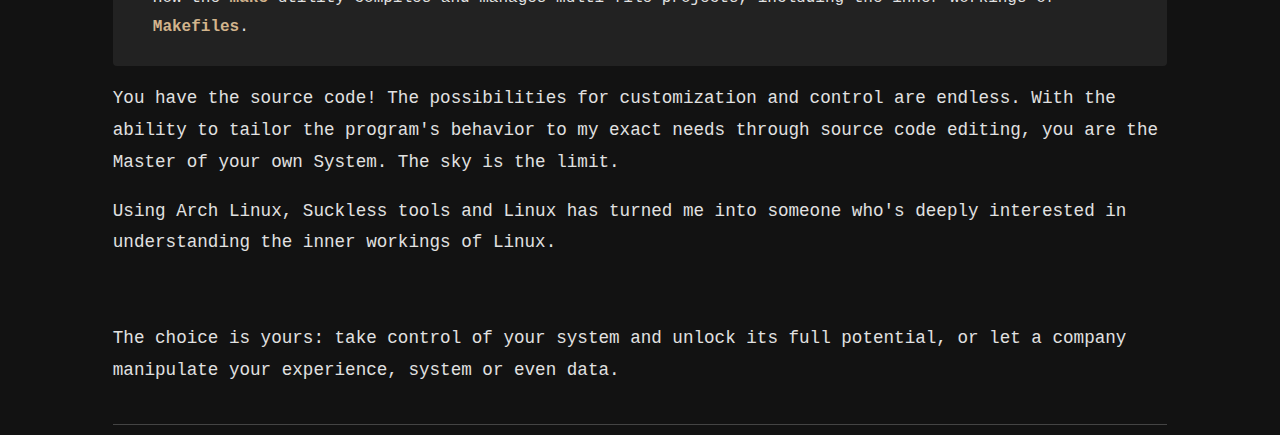
==== commit 272ee75b: "Edit a styling" ====
--- a/article1.html
+++ b/article1.html
@@ -79,8 +79,13 @@
                             <h2>From Distro hopping to Arch Linux</h2>
                             <p>Ubuntu was my first foray into the world of Linux, but I soon got bitten by the distro hopping bug. So, I uninstalled Ubuntu and went searching for a distro with a stunning and flashy interface that offered a variety of desktop environments to play with, like Gnome or KDE Plasma.</p>
 
-                            <p>Ugh, something just wasn't right. Was this fancy interface really all Linux had to offer? It felt like there was this whole other side of Linux everyone was talking about, something deeper. I just didn't feel it. So, I kept exploring different distros, until I found the one that truly spoke to me: Arch Linux. Let's just say, I'm a total Arch convert now!</p>
-                        </section>
+                            <p>Ugh, something just wasn't right. Was this fancy interface really all Linux had to offer? It felt like there was this whole other side of Linux everyone was talking about, something deeper. I just didn't feel it. So, I kept exploring different distros, until I found the one that truly spoke to me: 
+                                <a
+                                    href="https://archlinux.org/"
+                                    target="_blank"
+                                    rel="noopener noreferrer"
+                                >Arch Linux</a>.
+                                Let's just say, I'm a total Arch convert now!</p> </section>
 
                         <section>
                             <h2>Why Arch Linux?</h2>
@@ -110,13 +115,17 @@
                             <h2>DWM source code and Xorg server</h2>
                             <p>Despite my experience with C++, I dove into the dwm source code with limited knowledge of C's deep details.</p>
 
-                            <p>I noticed something in the source code: dwm was managing windows by communicating with something called the "Xorg server" or "X server".</p>
+                            <p>I noticed something in the source code: dwm was managing windows by communicating with something called the 
+                                "<a href="https://www.x.org/releases/X11R7.6/doc/man/man1/Xserver.1.xhtml">Xorg server</a>" 
+                                or
+                                "<a href="https://www.x.org/releases/X11R7.6/doc/man/man1/Xserver.1.xhtml">Xorg server</a>".
+                            </p>
 
                             <p>The X server is a program that provides the foundation for graphical user interfaces (GUIs) on Linux systems. It handles low-level tasks like drawing windows, managing the keyboard and mouse, and displaying graphics on the screen.</p>
 
                             <p>In our case, dwm acts as the window manager, while the Xorg server handles graphics management. When dwm needs to draw a window, it sends a request to the X server specifying the desired window properties.</p>
 
-                            <p>so dwm is an X-client that sends requests to the X server.</p>
+                            <p>so dwm is an <b> X-client</b> that sends requests to the X server.</p>
                         </section>
 
                         <section>
@@ -126,8 +135,12 @@
                             <p>Studying the dwm taught me the following:</p>
                             <ul>
                                 <li>The deep details of C programming language.</li>
-                                <li>How the X server functions and manages graphics in Linux.</li>
-                                <li>How the make utility compiles and manages multi-file projects, including the inner workings of Makefiles.</li>
+                                <li>How the <b> X server </b> functions and manages graphics in Linux.</li>
+                                <li>How the 
+                                    <b> <a href="https://www.gnu.org/software/make/manual/make.html"> make</a> </b>
+                                    utility compiles and manages multi-file projects, including the inner workings of 
+                                    <a href="https://www.gnu.org/software/make/manual/make.html#Makefiles" > Makefiles</a>.
+                                </li>
                             </ul>
 
                             <p>You have the source code! The possibilities for customization and control are endless. With the ability to tailor the program's behavior to my exact needs through source code editing, you are the Master of your own System. The sky is the limit.</p>
--- a/style.css
+++ b/style.css
@@ -28,10 +28,12 @@
 
 a {
     color: #D2B48C; /* Change this to any color you like */
+    font-weight: bold;
+    text-decoration: none;
 }
 
 a:hover {
-    color: #fff; /* Change this to any color you like */
+    text-decoration: underline;
 }
 
 .top-nav {
@@ -98,7 +100,7 @@
 }
 
 .top-nav a {
-    color: var(--main-text-color);
+    /* color: var(--main-text-color); */
     text-decoration: none;
 }
 
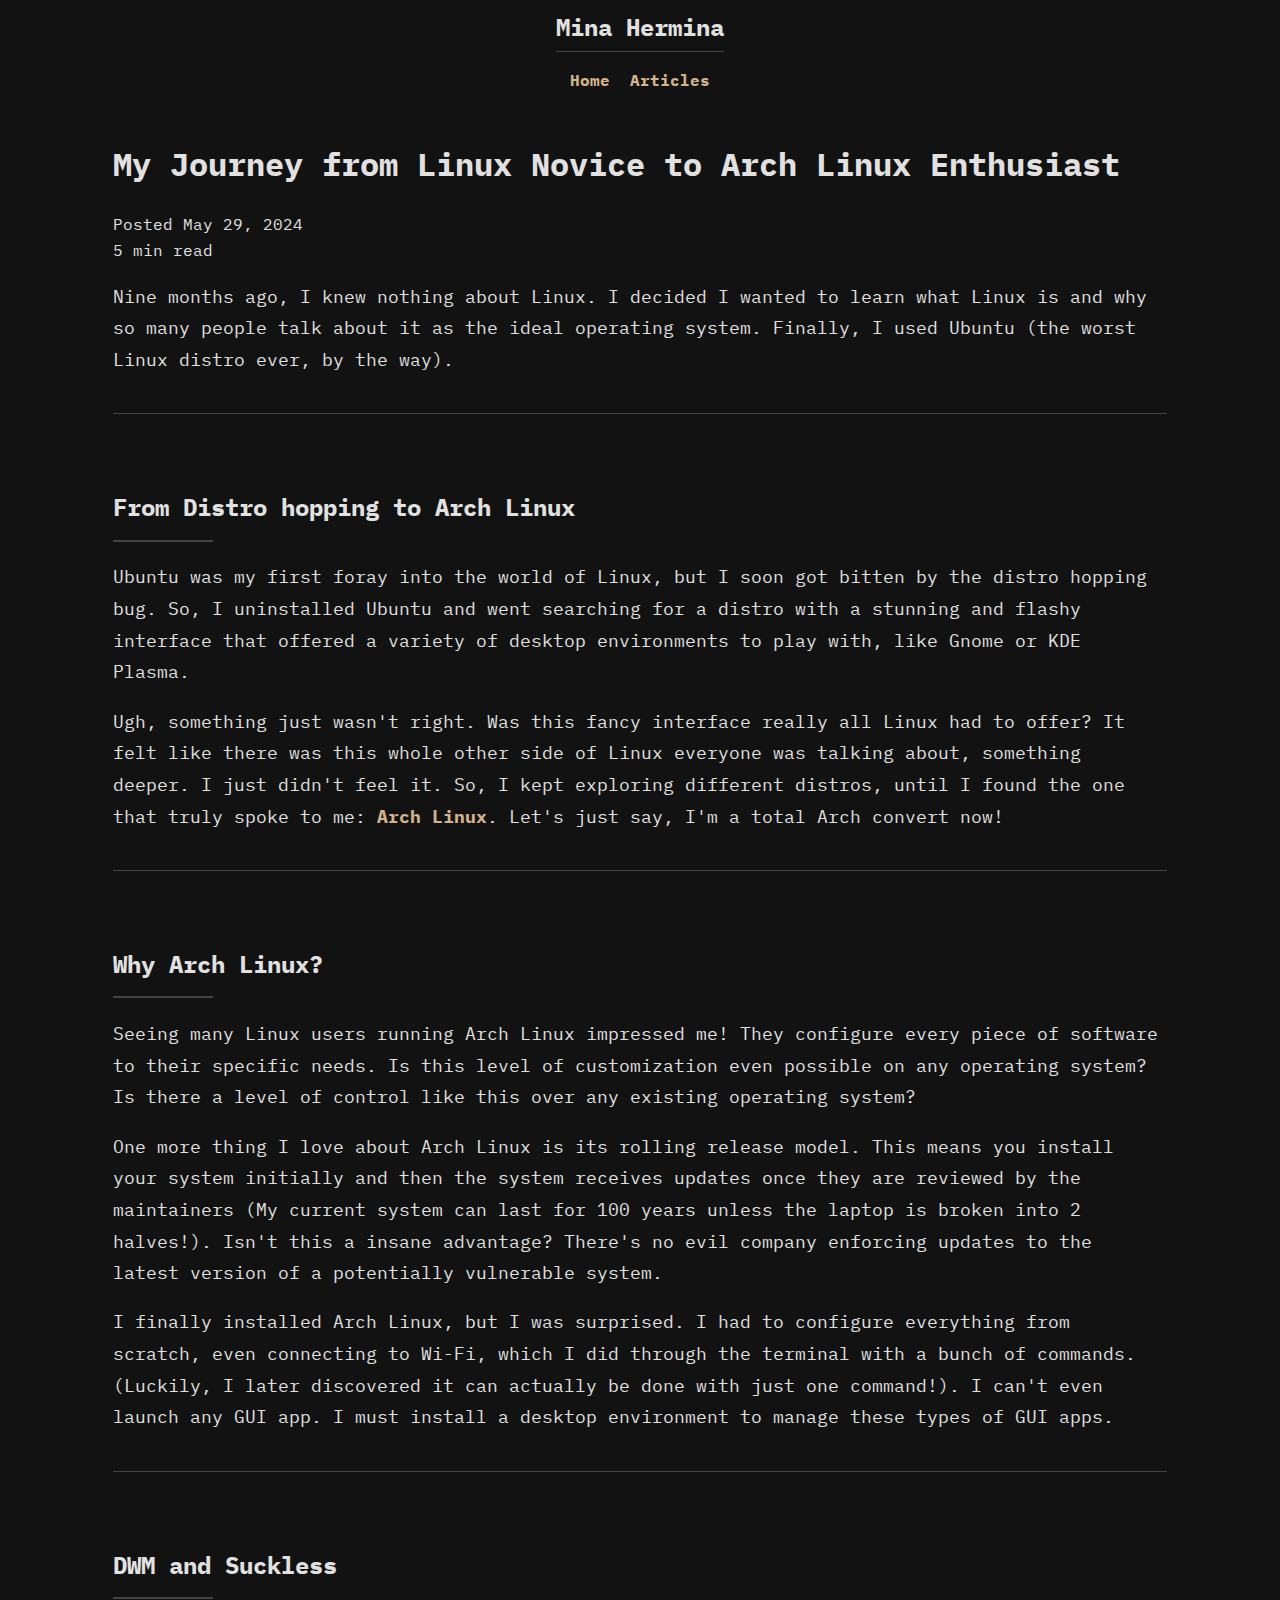
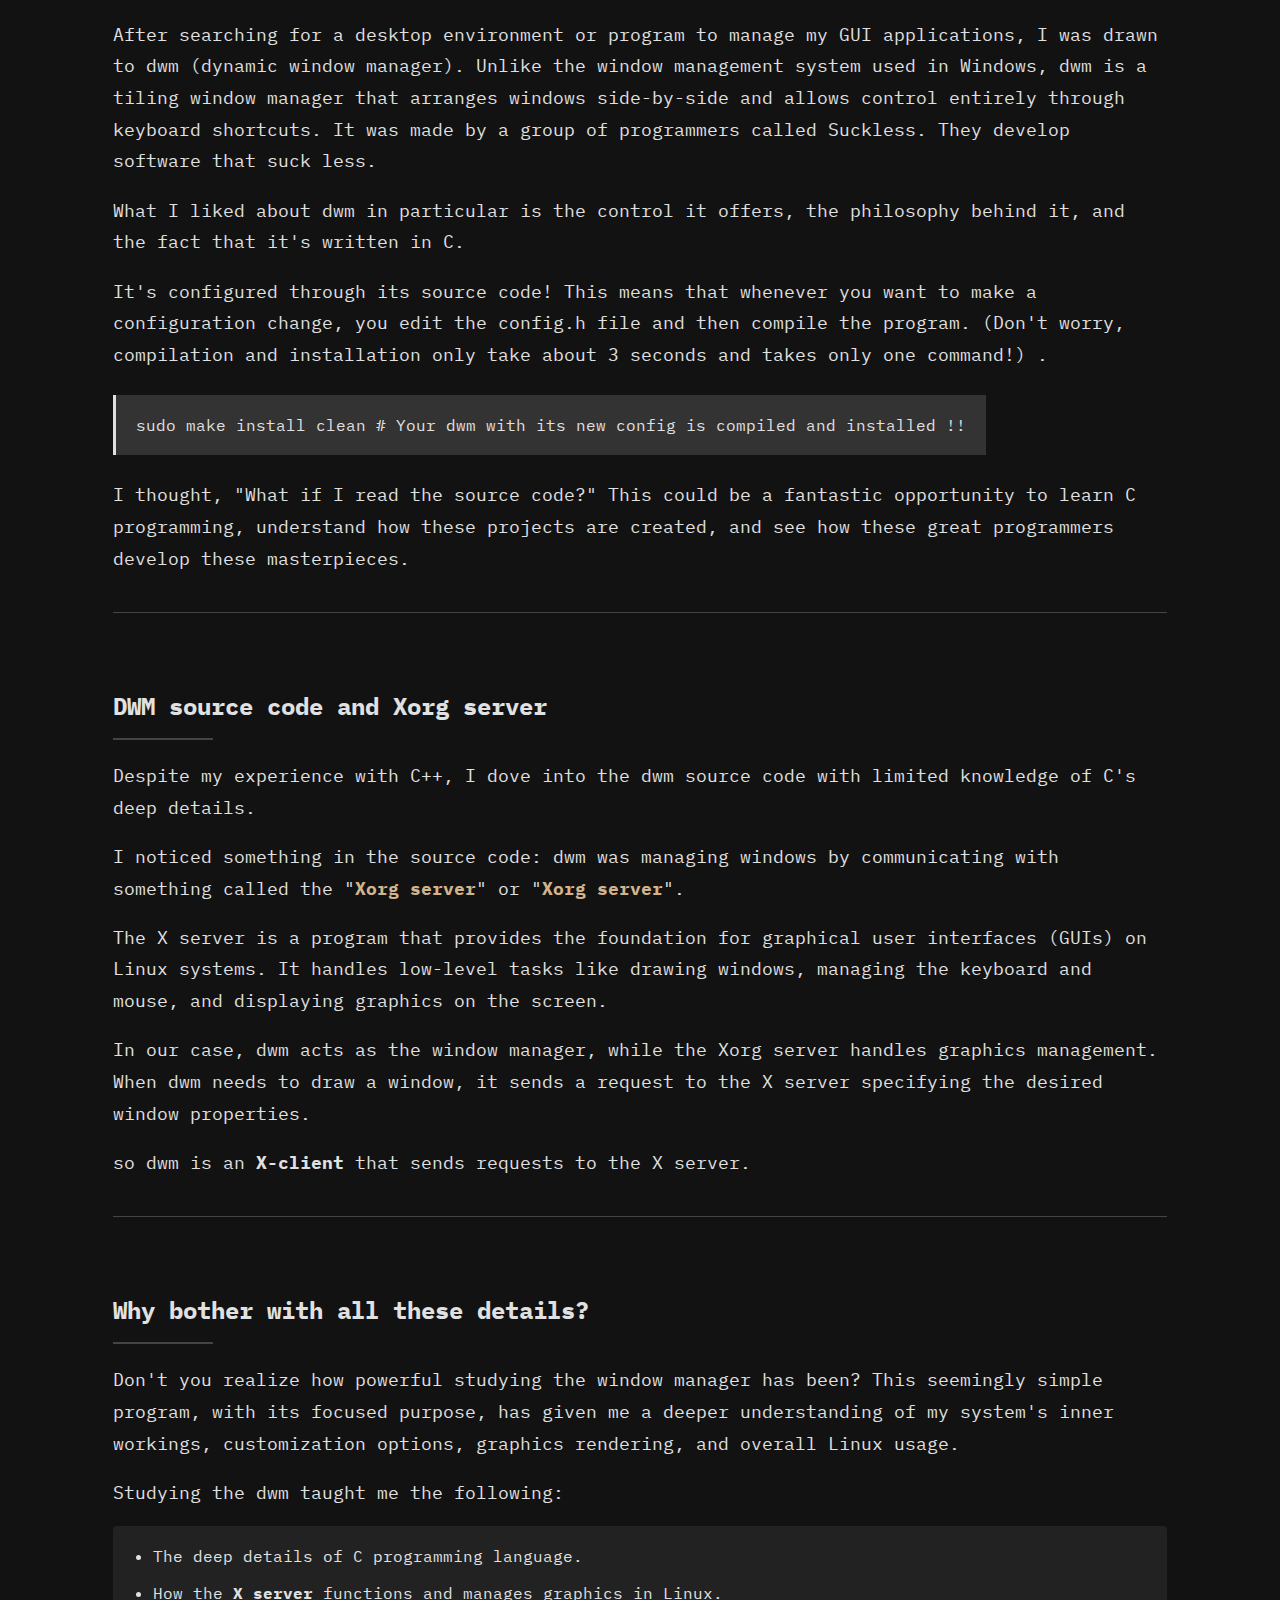
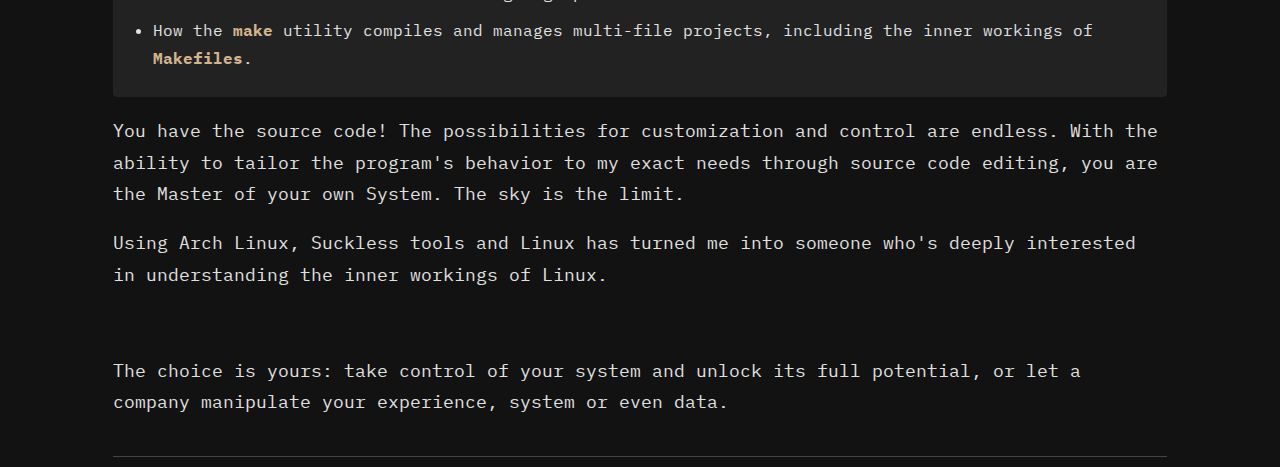
==== commit 4d84179d: "Edit website?" ====
--- a/article1.html
+++ b/article1.html
@@ -3,6 +3,7 @@
     <head>
         <meta charset="UTF-8">
         <meta name="viewport" content="width=device-width, initial-scale=1.0">
+        <meta name="description" content="From Linux Novice to Arch Linux Enthusiast">
         <title>My Journey from Linux Novice to Arch Linux Enthusiast - My Tech Blog</title>
         <link rel="stylesheet" href="style.css">
         <style>
--- a/style.css
+++ b/style.css
@@ -1,3 +1,5 @@
+@import url('https://fonts.googleapis.com/css2?family=IBM+Plex+Mono:wght@400;500;700&display=swap');
+
 :root {
   --main-text-color: #E1E1E1;
 }
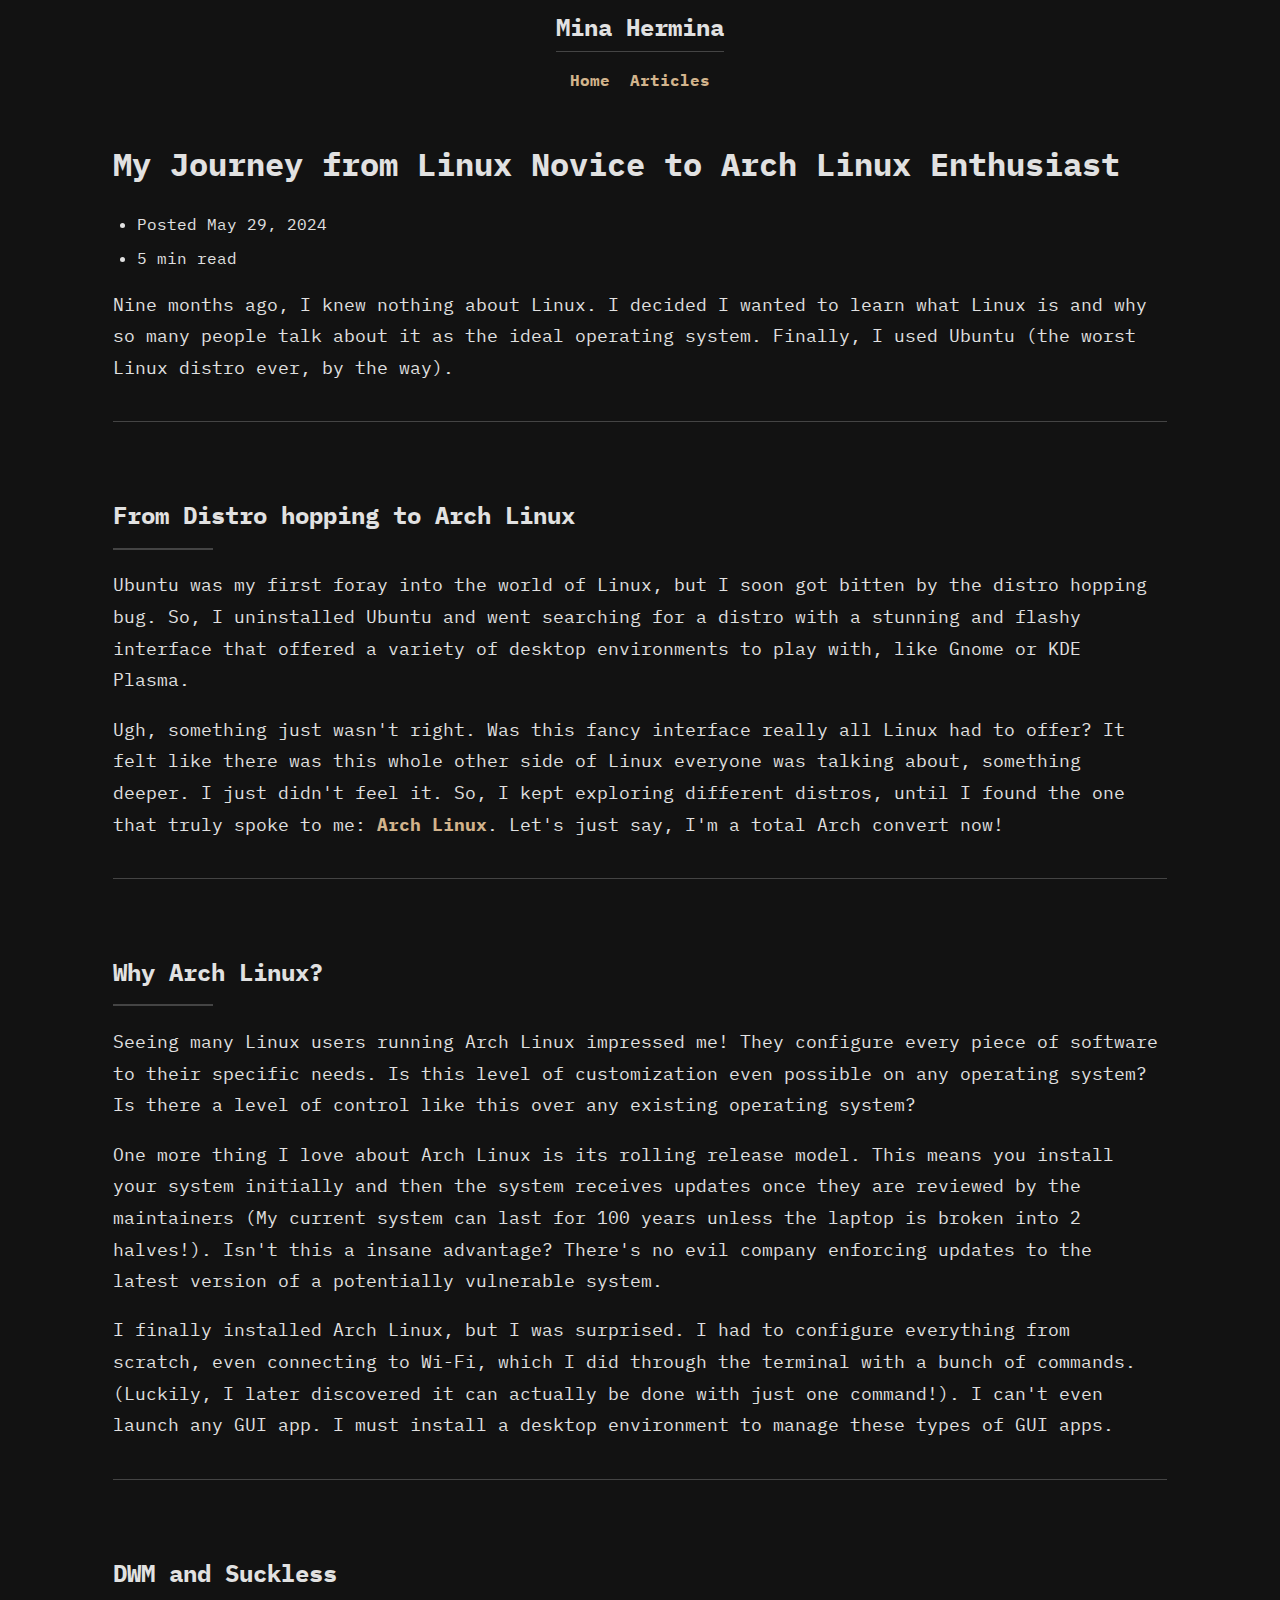
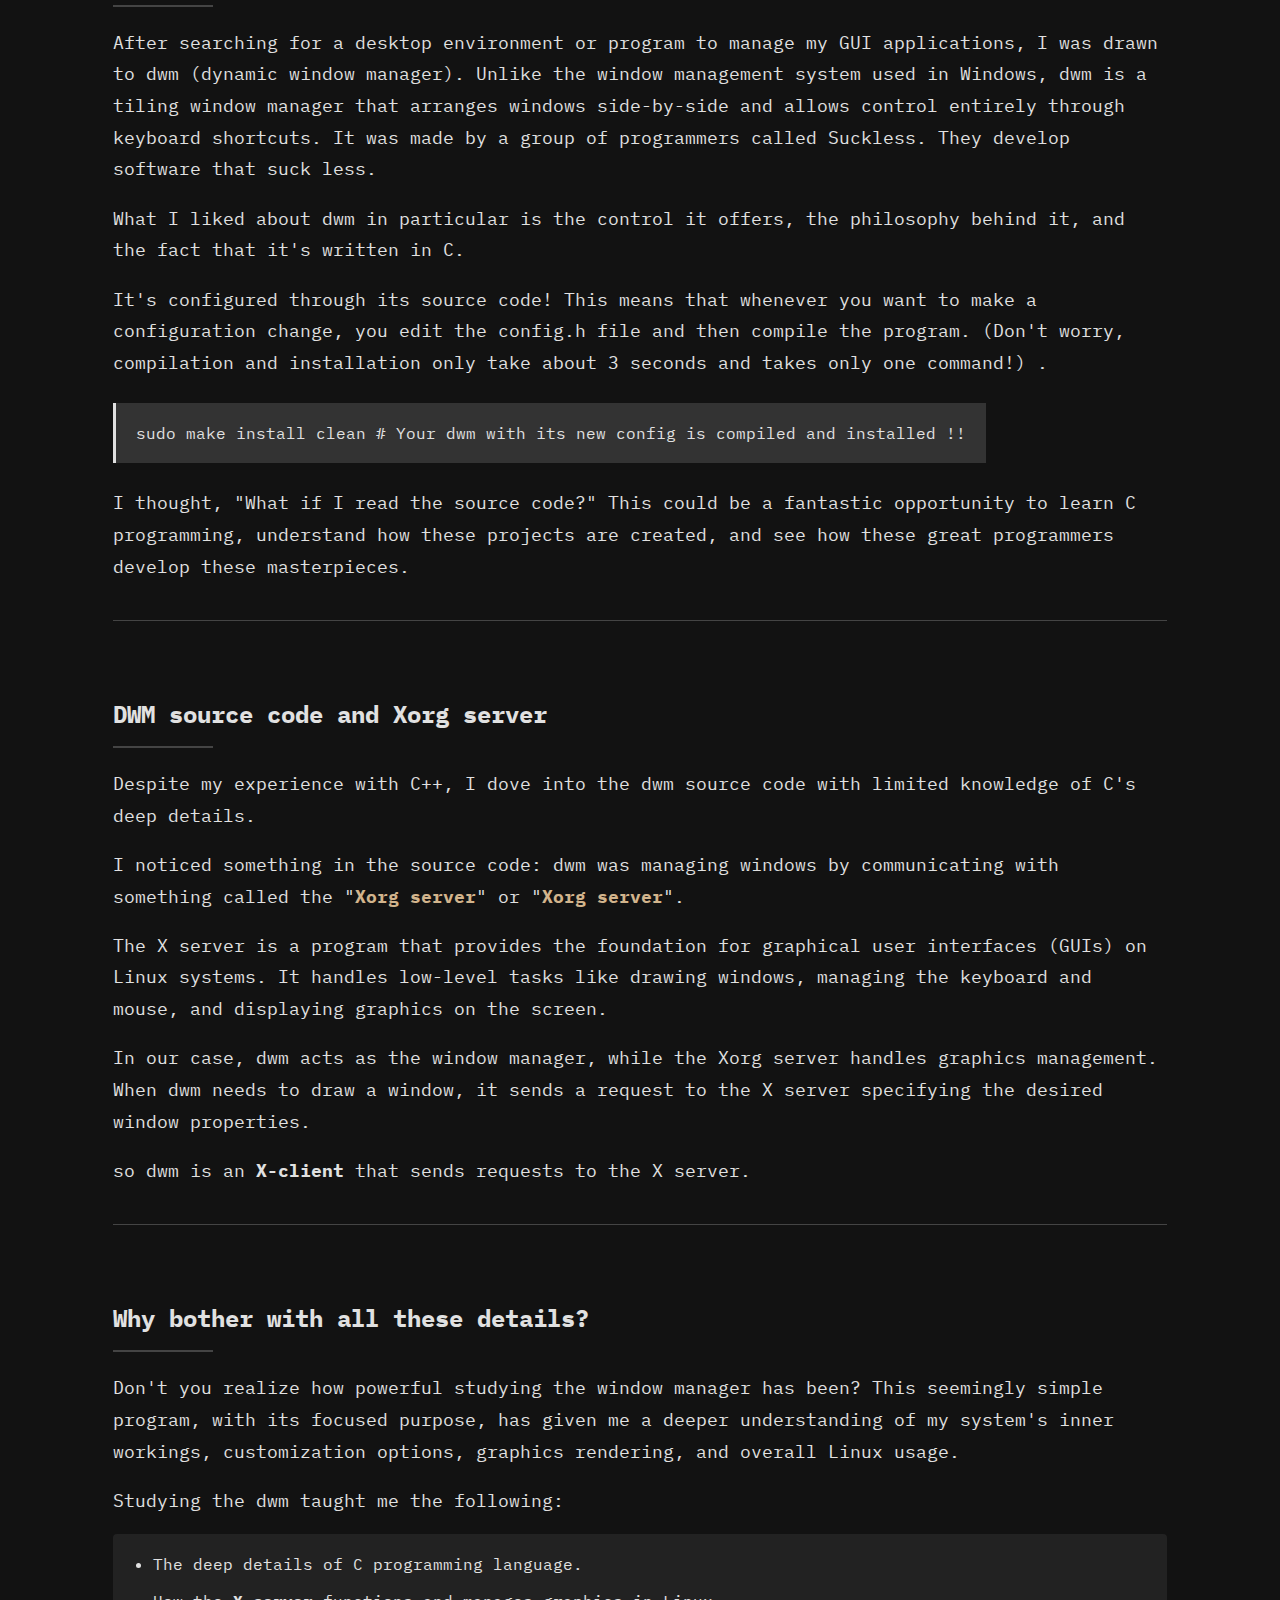
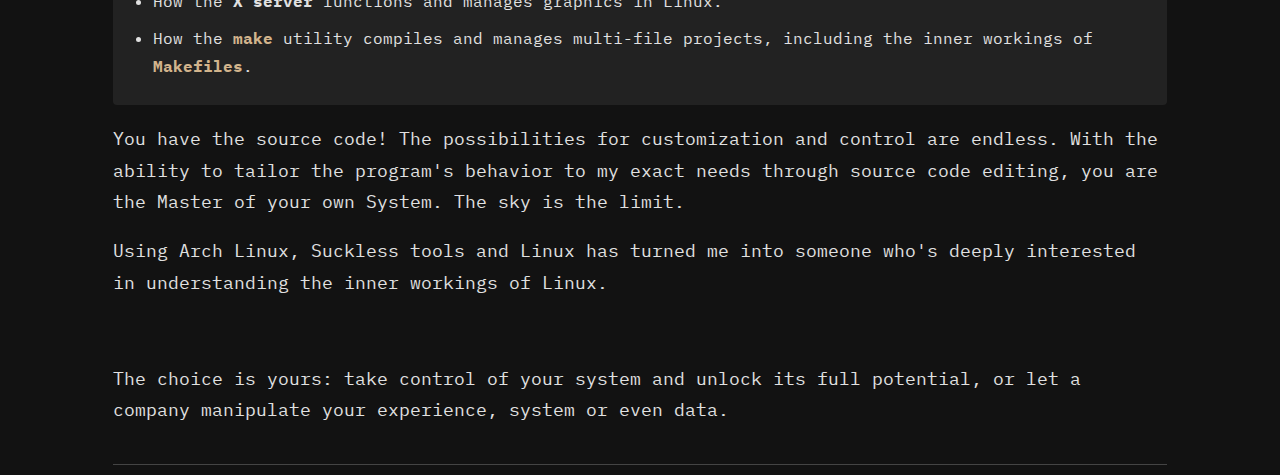
==== commit 03576554: "Edit website #1" ====
--- a/article1.html
+++ b/article1.html
@@ -6,49 +6,6 @@
         <meta name="description" content="From Linux Novice to Arch Linux Enthusiast">
         <title>My Journey from Linux Novice to Arch Linux Enthusiast - My Tech Blog</title>
         <link rel="stylesheet" href="style.css">
-        <style>
-
-            article ul {
-                background-color: #222;
-                padding: 1rem 1rem 1rem 2.5rem;
-                width: fit-content;
-                border-radius: 4px;
-            }
-
-            article h2 {
-                margin-top: 2em;
-                border-bottom: none;
-                position: relative;
-                padding-bottom: 0.5em;
-            }
-
-            article h2::after {
-                content: "";
-                position: absolute;
-                bottom: 0;
-                left: 0;
-                width: 100px;
-                height: 2px;
-                background-color: #444;
-            }
-
-            article h2 {
-                padding-top: 1.5rem;
-            }
-
-            article h1 {
-                /* margin-top: 1rem; */
-                padding-top: 1.5rem;
-                font-size: 1.8rem;
-            }
-
-            article section {
-                line-height: 1.8;
-                border-bottom: 1px solid #444;
-                padding: 0 0 20px 0;
-            }
-
-        </style>
     </head>
     <body>
 
@@ -64,10 +21,10 @@
             <div class="container">
                 <header>
                     <h1 style="text-align: left;">My Journey from Linux Novice to Arch Linux Enthusiast</h1>
-                    <span class="date">Posted May 29, 2024</span>
-                    <div class="meta">
-                        <span class="read-time">5 min read</span>
-                    </div>
+                    <ul >
+                        <li >Posted May 29, 2024</li>
+                        <li >5 min read</li>
+                    </ul>
                 </header>
 
                 <main>
--- a/style.css
+++ b/style.css
@@ -13,6 +13,45 @@
     line-height: 1.6;
     background-color: #121212;
     color: var(--main-text-color);
+}
+
+article ul {
+    background-color: #222;
+    padding: 1rem 1rem 1rem 2.5rem;
+    width: fit-content;
+    border-radius: 4px;
+}
+
+article h2 {
+    margin-top: 2em;
+    border-bottom: none;
+    position: relative;
+    padding-bottom: 0.5em;
+}
+
+article h2::after {
+    content: "";
+    position: absolute;
+    bottom: 0;
+    left: 0;
+    width: 100px;
+    height: 2px;
+    background-color: #444;
+}
+
+article h2 {
+    padding-top: 1.5rem;
+}
+
+article h1 {
+    padding-top: 1.5rem;
+    /* font-size: 1.8rem; */
+}
+
+article section {
+    line-height: 1.8;
+    border-bottom: 1px solid #444;
+    padding: 0 0 20px 0;
 }
 
 .bot-border {
@@ -116,12 +155,12 @@
 }
 
 @media (max-width: 768px) {
-    body {
-        padding: 10px;
+    .container{
+        margin: 0px 10px  0px 10px;
     }
 
-    .top-nav ul {
-        gap: 15px;
+    p {
+        font-size: 1.0rem;
     }
 }
 
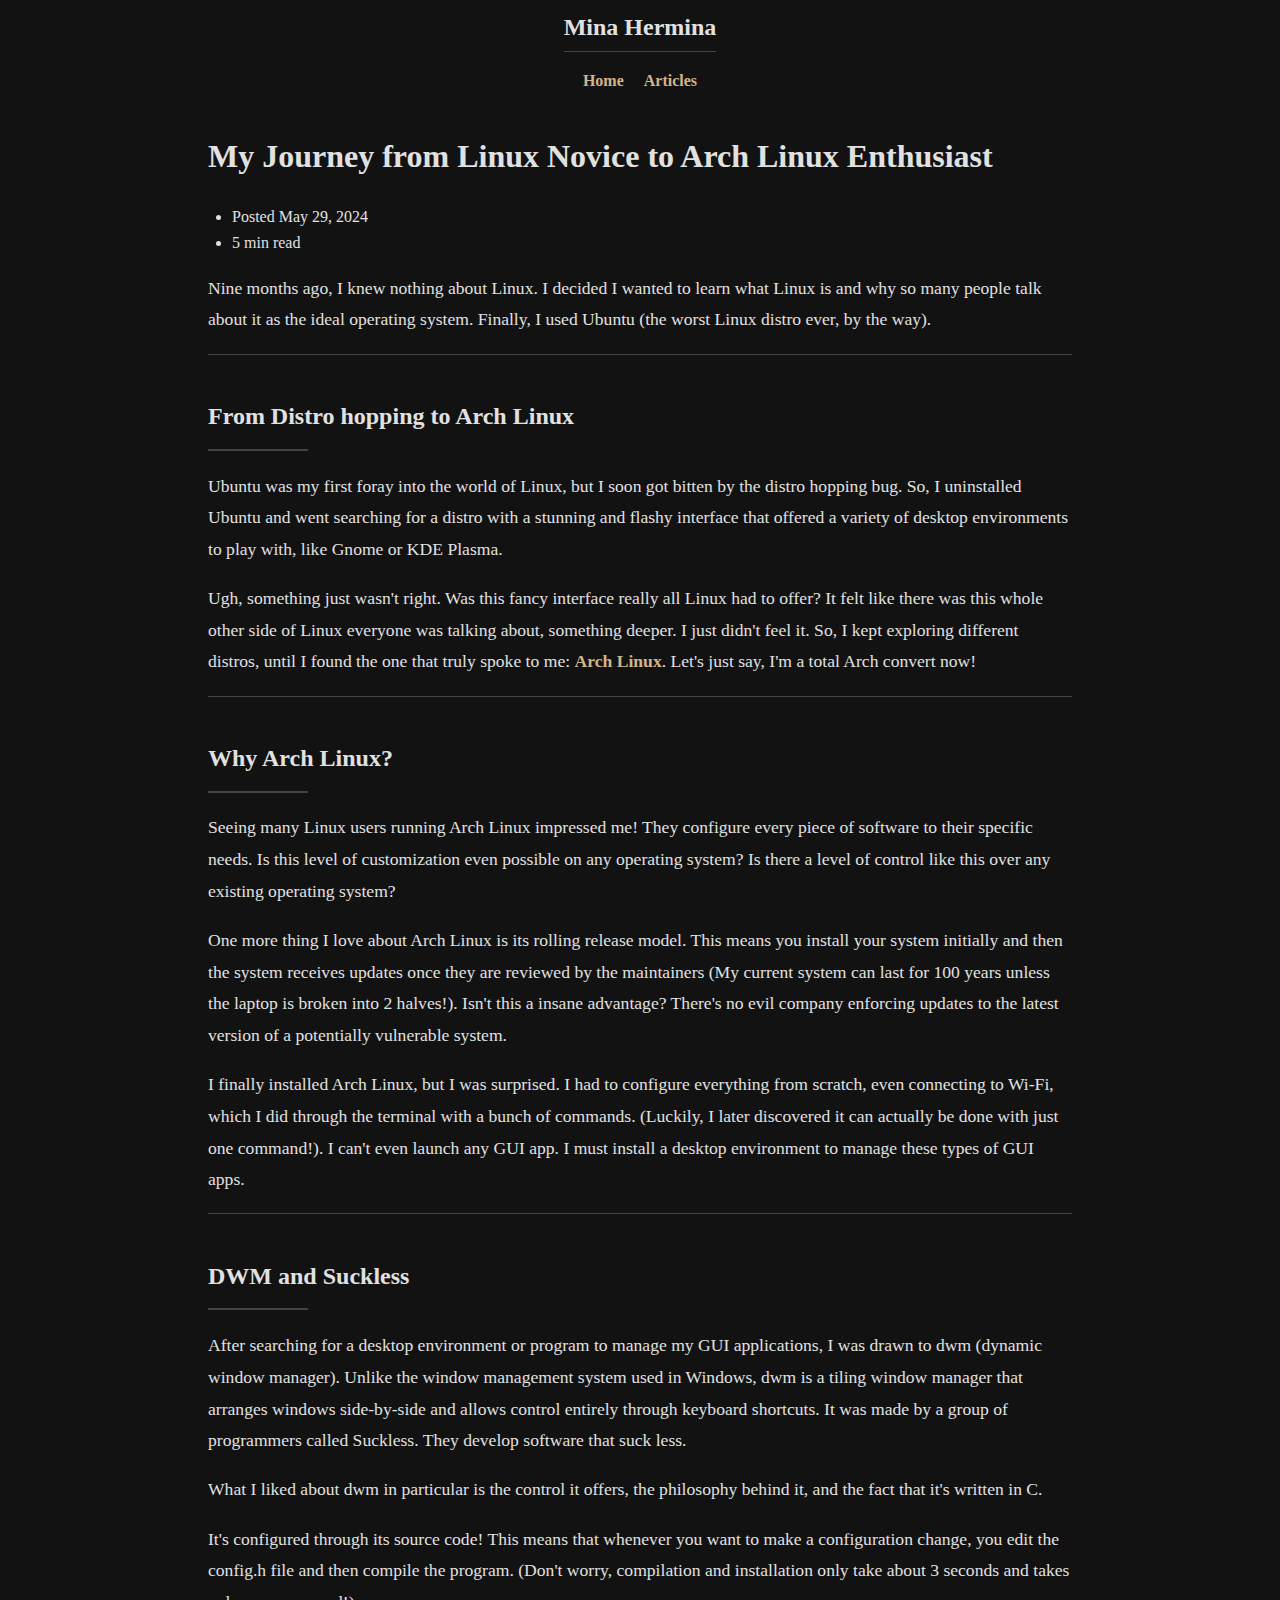
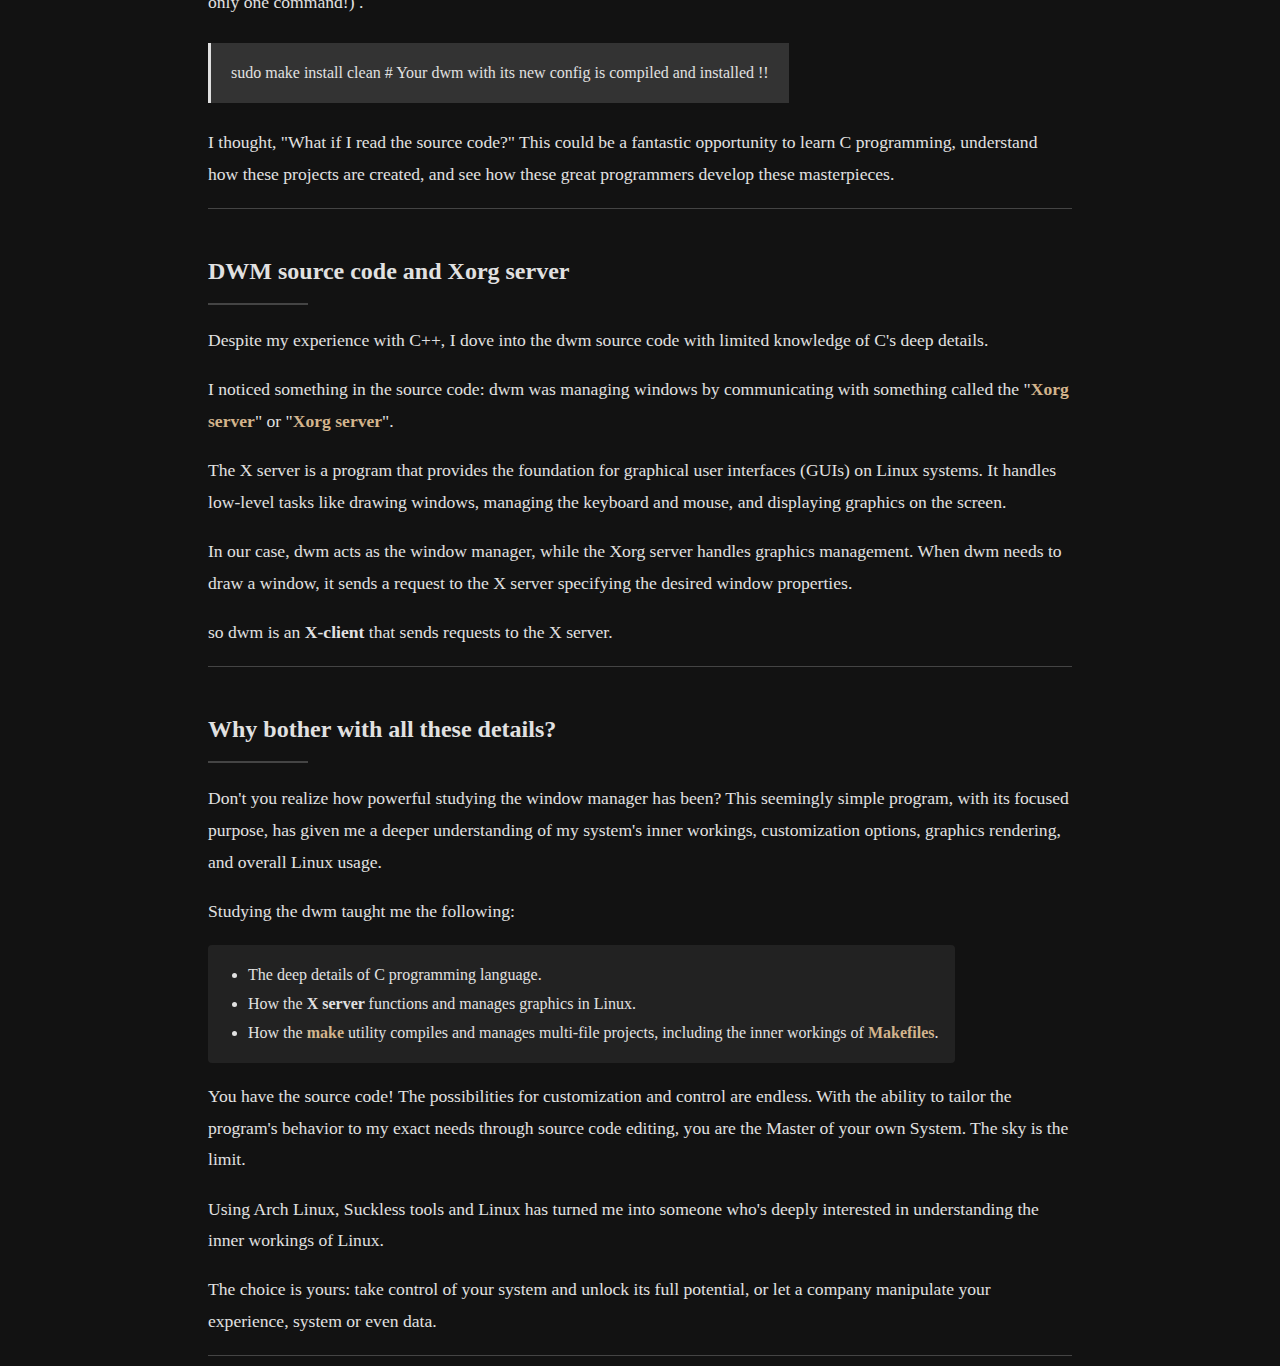
==== commit b70e6a31: "Remove bloated font" ====
--- a/article1.html
+++ b/article1.html
@@ -104,7 +104,6 @@
                             <p>You have the source code! The possibilities for customization and control are endless. With the ability to tailor the program's behavior to my exact needs through source code editing, you are the Master of your own System. The sky is the limit.</p>
 
                             <p>Using Arch Linux, Suckless tools and Linux has turned me into someone who's deeply interested in understanding the inner workings of Linux.</p>
-                            <br>
                             <p>The choice is yours: take control of your system and unlock its full potential, or let a company manipulate your experience, system or even data.</p>
                         </section>
 
--- a/style.css
+++ b/style.css
@@ -1,15 +1,14 @@
-@import url('https://fonts.googleapis.com/css2?family=IBM+Plex+Mono:wght@400;500;700&display=swap');
-
 :root {
-  --main-text-color: #E1E1E1;
+    --main-text-color: #E1E1E1;
+    --link-color: #D2B48C ;
 }
 
 * {
-  font-family: inherit;
+    font-family: inherit;
 }
 
 body, html {
-    font-family: 'IBM Plex Mono', Consolas, monospace !important;
+    /* font-family: 'IBM Plex Mono', Consolas, monospace !important; */
     line-height: 1.6;
     background-color: #121212;
     color: var(--main-text-color);
@@ -23,8 +22,6 @@
 }
 
 article h2 {
-    margin-top: 2em;
-    border-bottom: none;
     position: relative;
     padding-bottom: 0.5em;
 }
@@ -40,18 +37,16 @@
 }
 
 article h2 {
-    padding-top: 1.5rem;
+    padding-top: 1.3rem;
 }
 
 article h1 {
     padding-top: 1.5rem;
-    /* font-size: 1.8rem; */
 }
 
 article section {
     line-height: 1.8;
     border-bottom: 1px solid #444;
-    padding: 0 0 20px 0;
 }
 
 .bot-border {
@@ -60,7 +55,7 @@
 }
 
 .container{
-    margin: 10px 100px  10px 100px;
+    margin: 10px 200px  10px 200px;
 }
 
 p {
@@ -68,7 +63,7 @@
 }
 
 a {
-    color: #D2B48C; /* Change this to any color you like */
+    color: var(--link-color);
     font-weight: bold;
     text-decoration: none;
 }
@@ -82,10 +77,6 @@
     justify-content: center;
     align-items: center;
     flex-direction: column;
-}
-
-.main-content {
-    margin: 0em 0.3em;
 }
 
 .code-block {
@@ -112,10 +103,6 @@
     padding-left: 1.5rem;
 }
 
-li {
-    margin-bottom: 0.5rem;
-}
-
 code {
     background-color: #333;
     padding: 2px 4px;
@@ -140,21 +127,7 @@
     justify-content: center;
 }
 
-.top-nav a {
-    /* color: var(--main-text-color); */
-    text-decoration: none;
-}
-
-.top-nav a:hover {
-    text-decoration: underline;
-}
-
-.article-summary {
-    padding-bottom: 1em;
-    border-bottom: 1px solid #444;
-}
-
-@media (max-width: 768px) {
+@media (max-width: 800px) {
     .container{
         margin: 0px 10px  0px 10px;
     }
